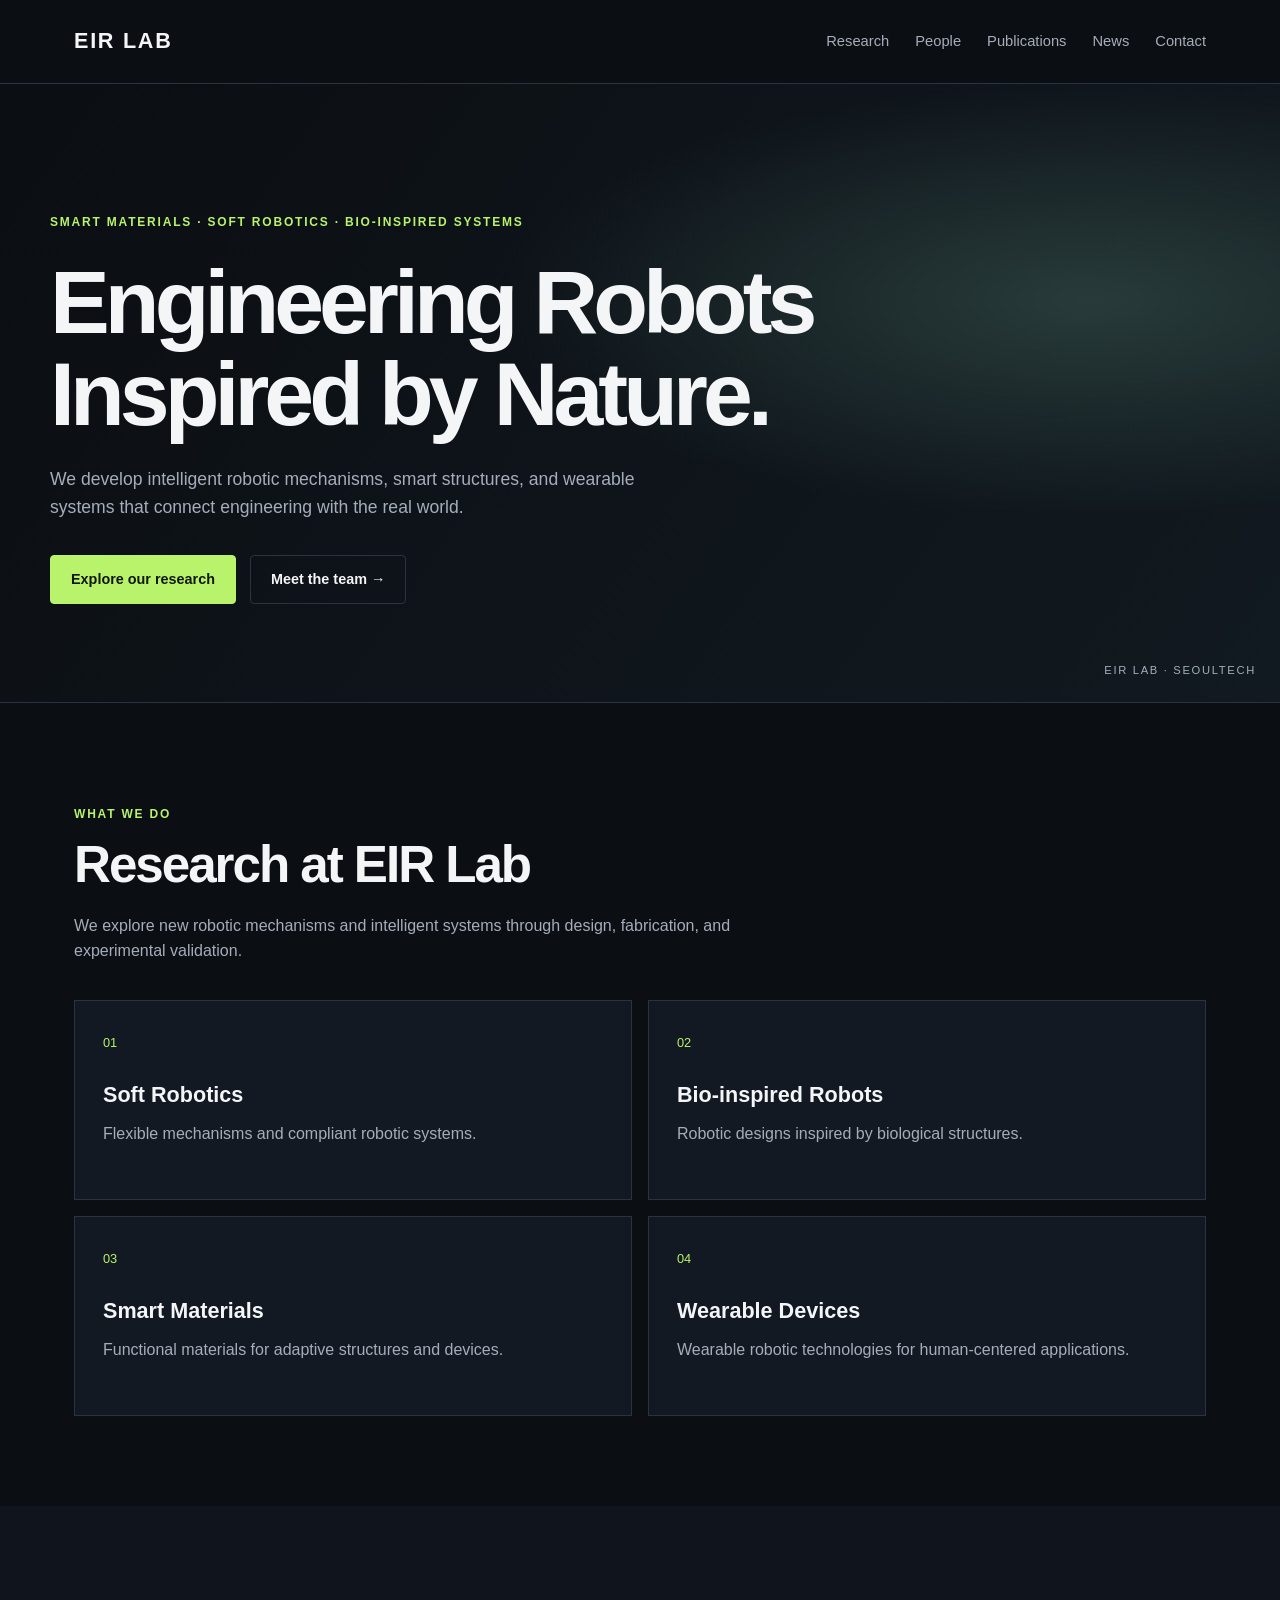
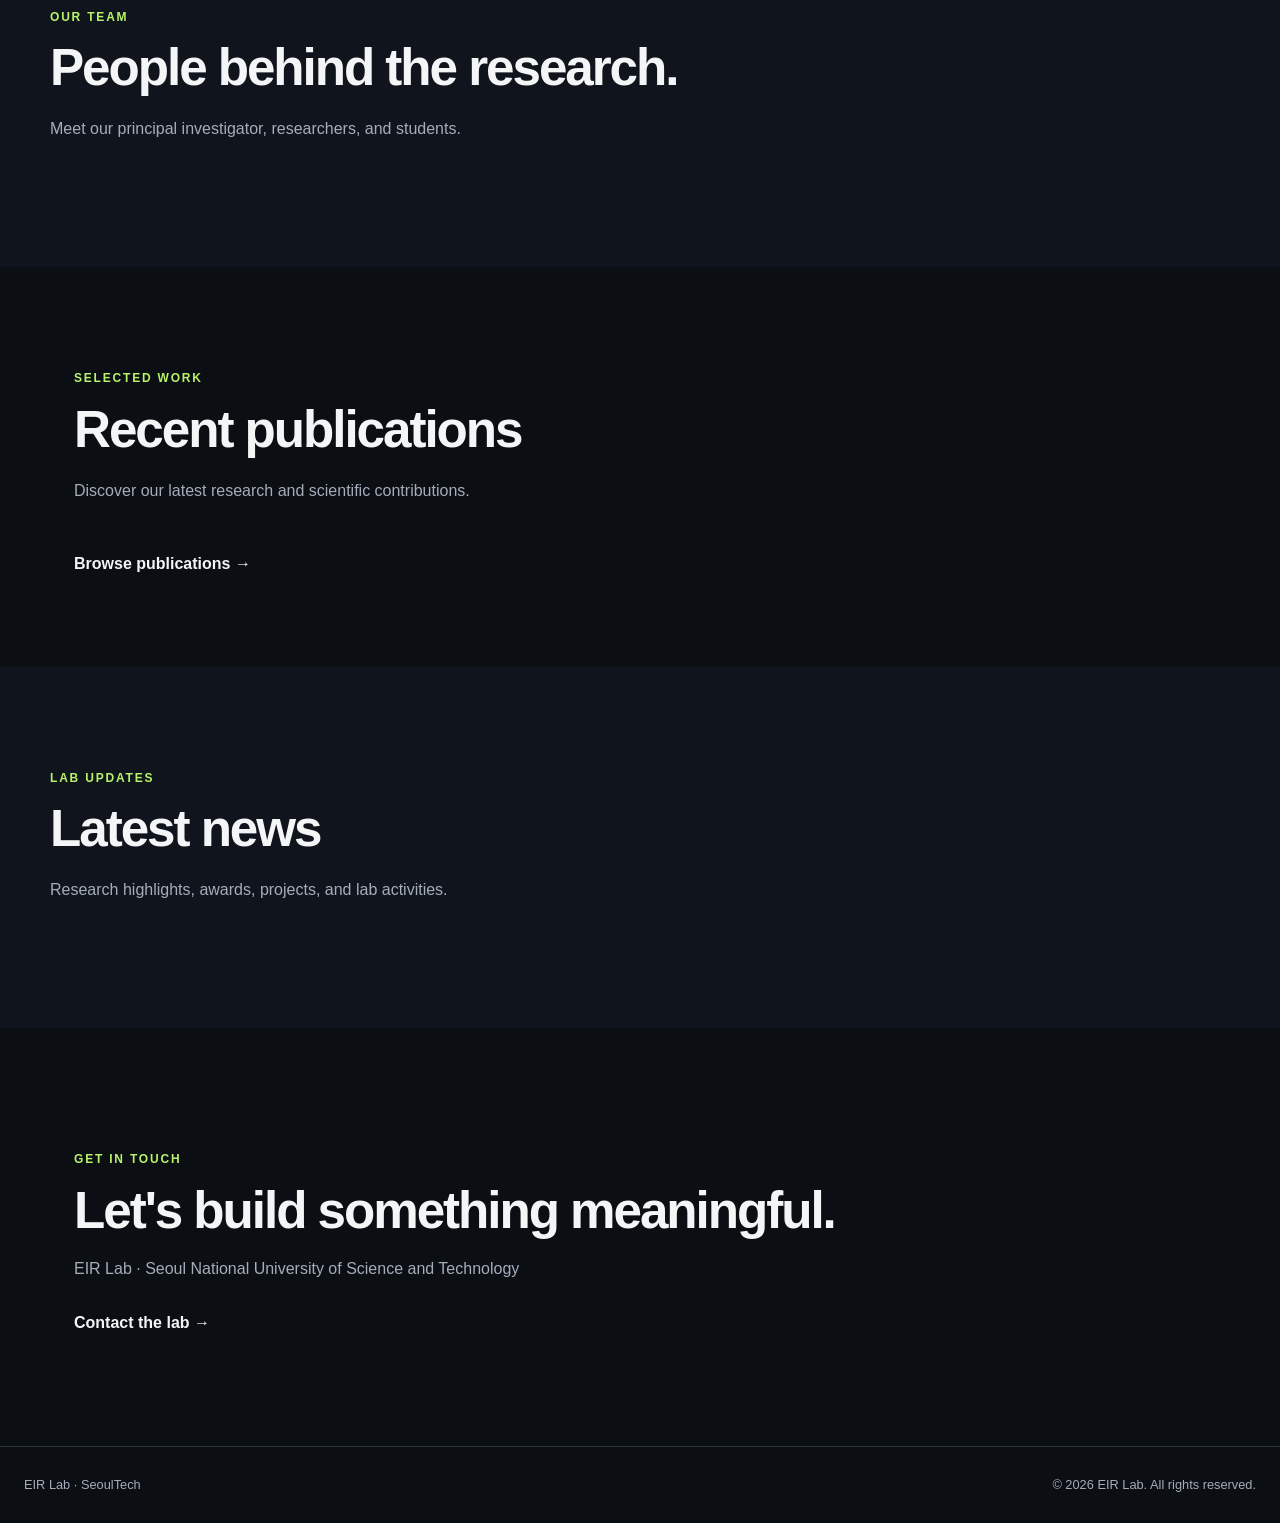
==== index.html @ 42122d0f "Create initial lab website" ====
<!DOCTYPE html>
<html lang="en">
<head>
  <meta charset="UTF-8">
  <meta name="viewport" content="width=device-width, initial-scale=1.0">
  <meta name="description" content="EIR Lab - Engineering intelligent and bio-inspired robotic systems.">
  <title>EIR Lab | SeoulTech</title>
  <link rel="stylesheet" href="style.css">
  <script src="script.js" defer></script>
</head>
<body>
  <header class="site-header">
    <a class="brand" href="#home">EIR LAB</a>

    <button class="menu-toggle"
      aria-label="Toggle navigation"
      aria-expanded="false">
      Menu ☰
    </button>

    <nav class="navigation" aria-label="Main navigation">
      <a href="#research">Research</a>
      <a href="#people">People</a>
      <a href="#publications">Publications</a>
      <a href="#news">News</a>
      <a href="#contact">Contact</a>
    </nav>
  </header>

  <main>
    <section class="hero" id="home">
      <div class="hero-content">
        <p class="eyebrow">
          SMART MATERIALS · SOFT ROBOTICS · BIO-INSPIRED SYSTEMS
        </p>

        <h1>Engineering Robots<br>Inspired by Nature.</h1>

        <p class="hero-description">
          We develop intelligent robotic mechanisms, smart structures,
          and wearable systems that connect engineering with the real world.
        </p>

        <div class="hero-actions">
          <a class="button button-primary" href="#research">
            Explore our research
          </a>
          <a class="button button-secondary" href="#people">
            Meet the team →
          </a>
        </div>
      </div>

      <div class="hero-caption">
        EIR LAB · SEOULTECH
      </div>
    </section>

    <section class="section" id="research">
      <p class="eyebrow">WHAT WE DO</p>
      <h2>Research at EIR Lab</h2>
      <p class="section-intro">
        We explore new robotic mechanisms and intelligent systems
        through design, fabrication, and experimental validation.
      </p>

      <div class="research-grid">
        <article class="research-card">
          <span class="card-number">01</span>
          <h3>Soft Robotics</h3>
          <p>Flexible mechanisms and compliant robotic systems.</p>
        </article>

        <article class="research-card">
          <span class="card-number">02</span>
          <h3>Bio-inspired Robots</h3>
          <p>Robotic designs inspired by biological structures.</p>
        </article>

        <article class="research-card">
          <span class="card-number">03</span>
          <h3>Smart Materials</h3>
          <p>Functional materials for adaptive structures and devices.</p>
        </article>

        <article class="research-card">
          <span class="card-number">04</span>
          <h3>Wearable Devices</h3>
          <p>Wearable robotic technologies for human-centered applications.</p>
        </article>
      </div>
    </section>

    <section class="section section-muted" id="people">
      <p class="eyebrow">OUR TEAM</p>
      <h2>People behind the research.</h2>
      <p class="section-intro">
        Meet our principal investigator, researchers, and students.
      </p>
    </section>

    <section class="section" id="publications">
      <p class="eyebrow">SELECTED WORK</p>
      <h2>Recent publications</h2>
      <p class="section-intro">
        Discover our latest research and scientific contributions.
      </p>
      <a class="text-link" href="publications.html">
        Browse publications →
      </a>
    </section>

    <section class="section section-muted" id="news">
      <p class="eyebrow">LAB UPDATES</p>
      <h2>Latest news</h2>
      <p class="section-intro">
        Research highlights, awards, projects, and lab activities.
      </p>
    </section>

    <section class="section contact-section" id="contact">
      <p class="eyebrow">GET IN TOUCH</p>
      <h2>Let's build something meaningful.</h2>
      <p>EIR Lab · Seoul National University of Science and Technology</p>
      <a class="text-link" href="mailto:your-email@seoultech.ac.kr">
        Contact the lab →
      </a>
    </section>
  </main>

  <footer class="site-footer">
    <span>EIR Lab · SeoulTech</span>
    <span>© 2026 EIR Lab. All rights reserved.</span>
  </footer>
</body>
</html>
---- style.css ----
:root {
  --background: #0b0e13;
  --surface: #131923;
  --text: #f4f5f7;
  --muted: #a5adba;
  --accent: #b8f36b;
  --border: #2b3340;
  --max-width: 1180px;
}

* {
  box-sizing: border-box;
}

html {
  scroll-behavior: smooth;
}

body {
  margin: 0;
  background: var(--background);
  color: var(--text);
  font-family: Arial, Helvetica, sans-serif;
  line-height: 1.6;
}

a {
  color: inherit;
  text-decoration: none;
}

.site-header {
  max-width: var(--max-width);
  margin: 0 auto;
  padding: 24px;
  display: flex;
  align-items: center;
  justify-content: space-between;
  gap: 24px;
}

.brand {
  font-size: 1.35rem;
  font-weight: 800;
  letter-spacing: 0.08em;
}

.navigation {
  display: flex;
  flex-wrap: wrap;
  gap: 26px;
  color: var(--muted);
  font-size: 0.92rem;
}

.navigation a:hover,
.text-link:hover {
  color: var(--accent);
}

.menu-toggle {
  display: none;
}

.hero {
  min-height: 620px;
  padding: 100px 24px 80px;
  display: flex;
  flex-direction: column;
  justify-content: center;
  position: relative;
  overflow: hidden;
  border-top: 1px solid var(--border);
  border-bottom: 1px solid var(--border);
  background:
    radial-gradient(ellipse at 85% 35%,
      #283b3a 0%, transparent 38%),
    linear-gradient(125deg, #0b0e13, #111a20);
}

.hero-content {
  width: 100%;
  max-width: var(--max-width);
  margin: 0 auto;
}

.eyebrow {
  color: var(--accent);
  font-size: 0.75rem;
  font-weight: 700;
  letter-spacing: 0.15em;
  text-transform: uppercase;
}

.hero h1 {
  max-width: 900px;
  margin: 24px 0;
  font-size: clamp(3rem, 7vw, 6.5rem);
  line-height: 1.03;
  letter-spacing: -0.055em;
}

.hero-description {
  max-width: 640px;
  color: var(--muted);
  font-size: 1.1rem;
}

.hero-actions {
  display: flex;
  flex-wrap: wrap;
  gap: 14px;
  margin-top: 34px;
}

.button {
  display: inline-block;
  padding: 12px 20px;
  border: 1px solid var(--border);
  border-radius: 4px;
  font-size: 0.9rem;
  font-weight: 700;
}

.button-primary {
  background: var(--accent);
  color: #11170b;
  border-color: var(--accent);
}

.button-secondary:hover {
  border-color: var(--accent);
}

.hero-caption {
  position: absolute;
  right: 24px;
  bottom: 22px;
  color: var(--muted);
  font-size: 0.7rem;
  letter-spacing: 0.15em;
}

.section {
  max-width: var(--max-width);
  margin: 0 auto;
  padding: 90px 24px;
}

.section h2 {
  margin: 10px 0;
  font-size: clamp(2rem, 4vw, 3.5rem);
  line-height: 1.15;
  letter-spacing: -0.04em;
}

.section-intro {
  max-width: 680px;
  margin: 18px 0 36px;
  color: var(--muted);
}

.research-grid {
  display: grid;
  grid-template-columns: repeat(2, minmax(0, 1fr));
  gap: 16px;
  margin-top: 36px;
}

.research-card {
  padding: 28px;
  min-height: 200px;
  border: 1px solid var(--border);
  background: var(--surface);
  transition: border-color 0.2s, transform 0.2s;
}

.research-card:hover {
  border-color: var(--accent);
  transform: translateY(-3px);
}

.card-number {
  color: var(--accent);
  font-size: 0.8rem;
}

.research-card h3 {
  margin: 24px 0 8px;
  font-size: 1.35rem;
}

.research-card p {
  margin: 0;
  color: var(--muted);
}

.section-muted {
  max-width: none;
  padding-left: max(24px, calc((100% - var(--max-width)) / 2));
  padding-right: max(24px, calc((100% - var(--max-width)) / 2));
  background: #10151d;
}

.text-link {
  display: inline-block;
  margin-top: 12px;
  font-weight: 700;
}

.contact-section {
  padding-top: 110px;
  padding-bottom: 110px;
}

.contact-section > p:not(.eyebrow) {
  color: var(--muted);
}

.site-footer {
  display: flex;
  justify-content: space-between;
  gap: 20px;
  padding: 28px 24px;
  border-top: 1px solid var(--border);
  color: var(--muted);
  font-size: 0.8rem;
}

@media (max-width: 700px) {
  .site-header {
    flex-wrap: wrap;
  }

  .menu-toggle {
    display: block;
    padding: 8px 12px;
    border: 1px solid var(--border);
    background: var(--surface);
    color: var(--text);
    cursor: pointer;
  }

  .navigation {
    display: none;
    flex-basis: 100%;
    flex-direction: column;
    gap: 12px;
    padding: 12px 0;
  }

  .navigation.is-open {
    display: flex;
  }

  .hero {
    min-height: 550px;
    padding-top: 70px;
  }

  .hero h1 {
    font-size: clamp(2.8rem, 12vw, 4.5rem);
  }

  .research-grid {
    grid-template-columns: 1fr;
  }

  .section {
    padding-top: 65px;
    padding-bottom: 65px;
  }

  .site-footer {
    flex-direction: column;
  }
}
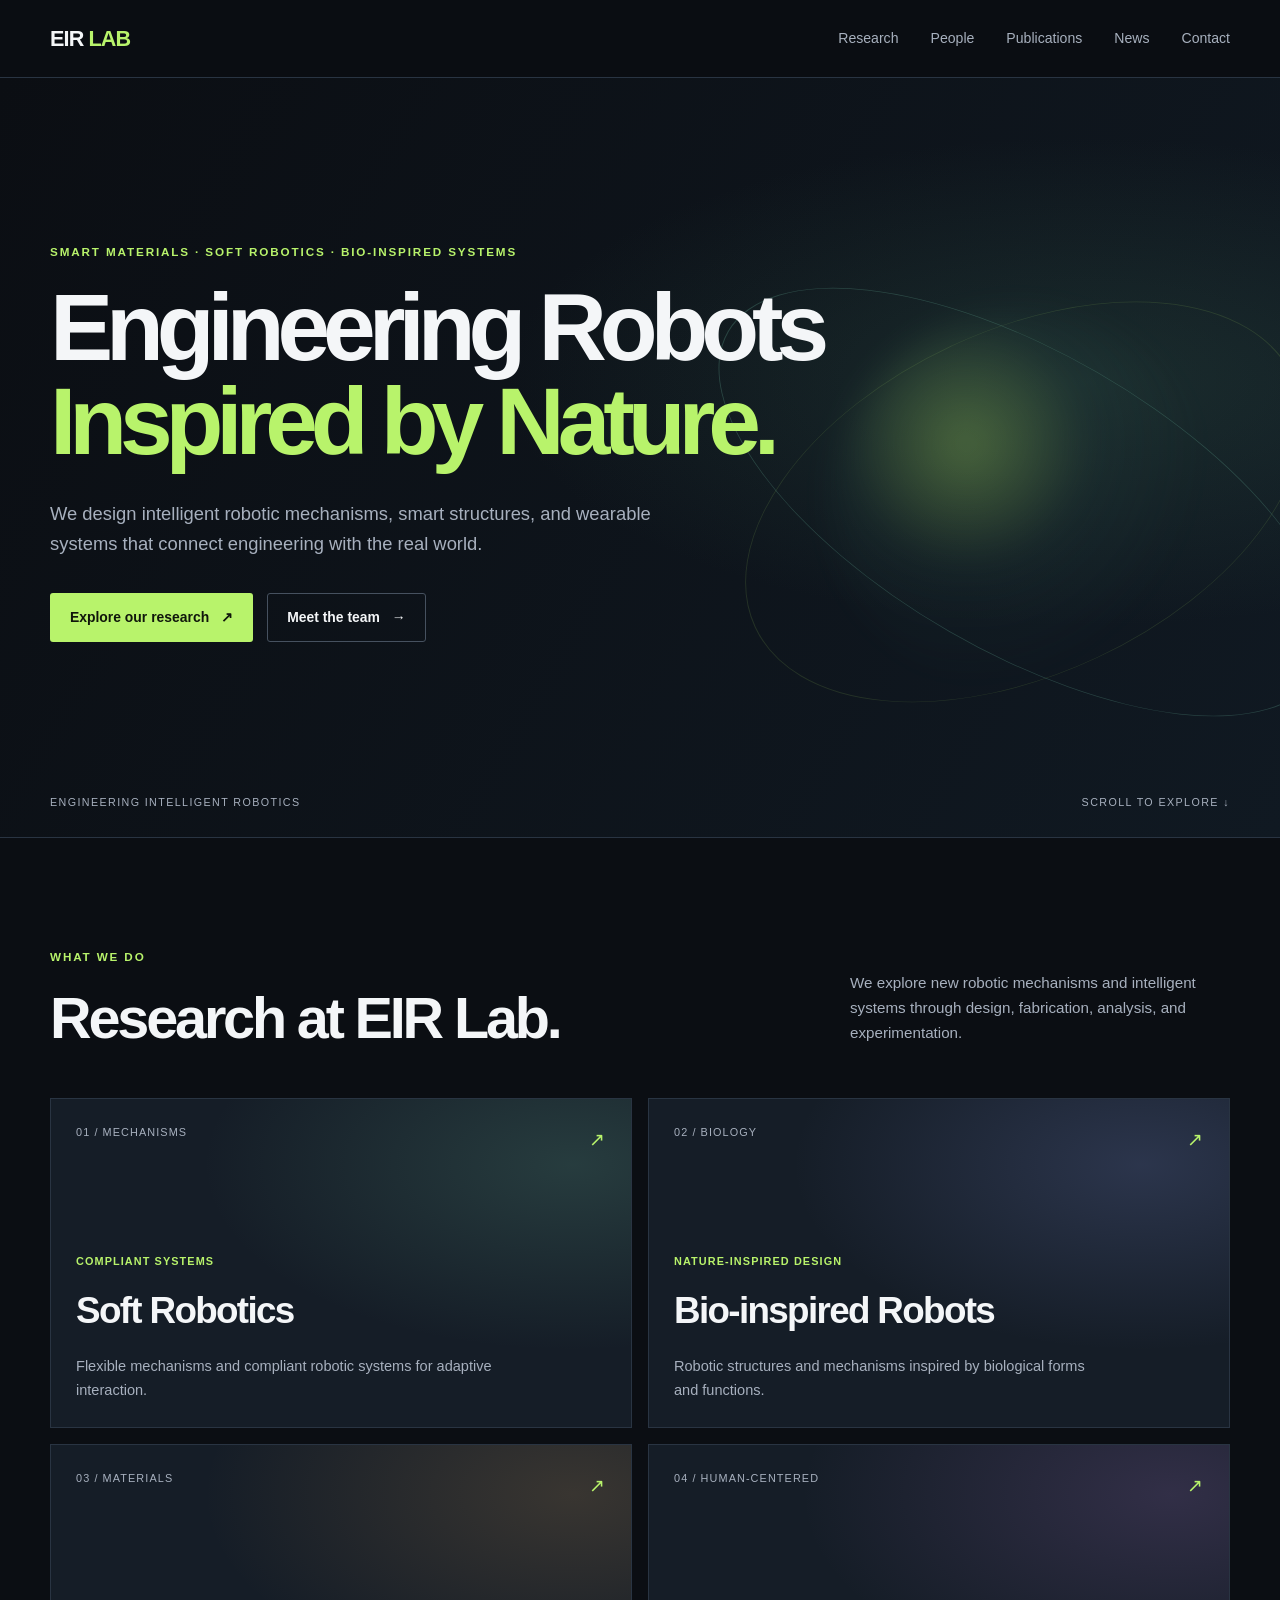
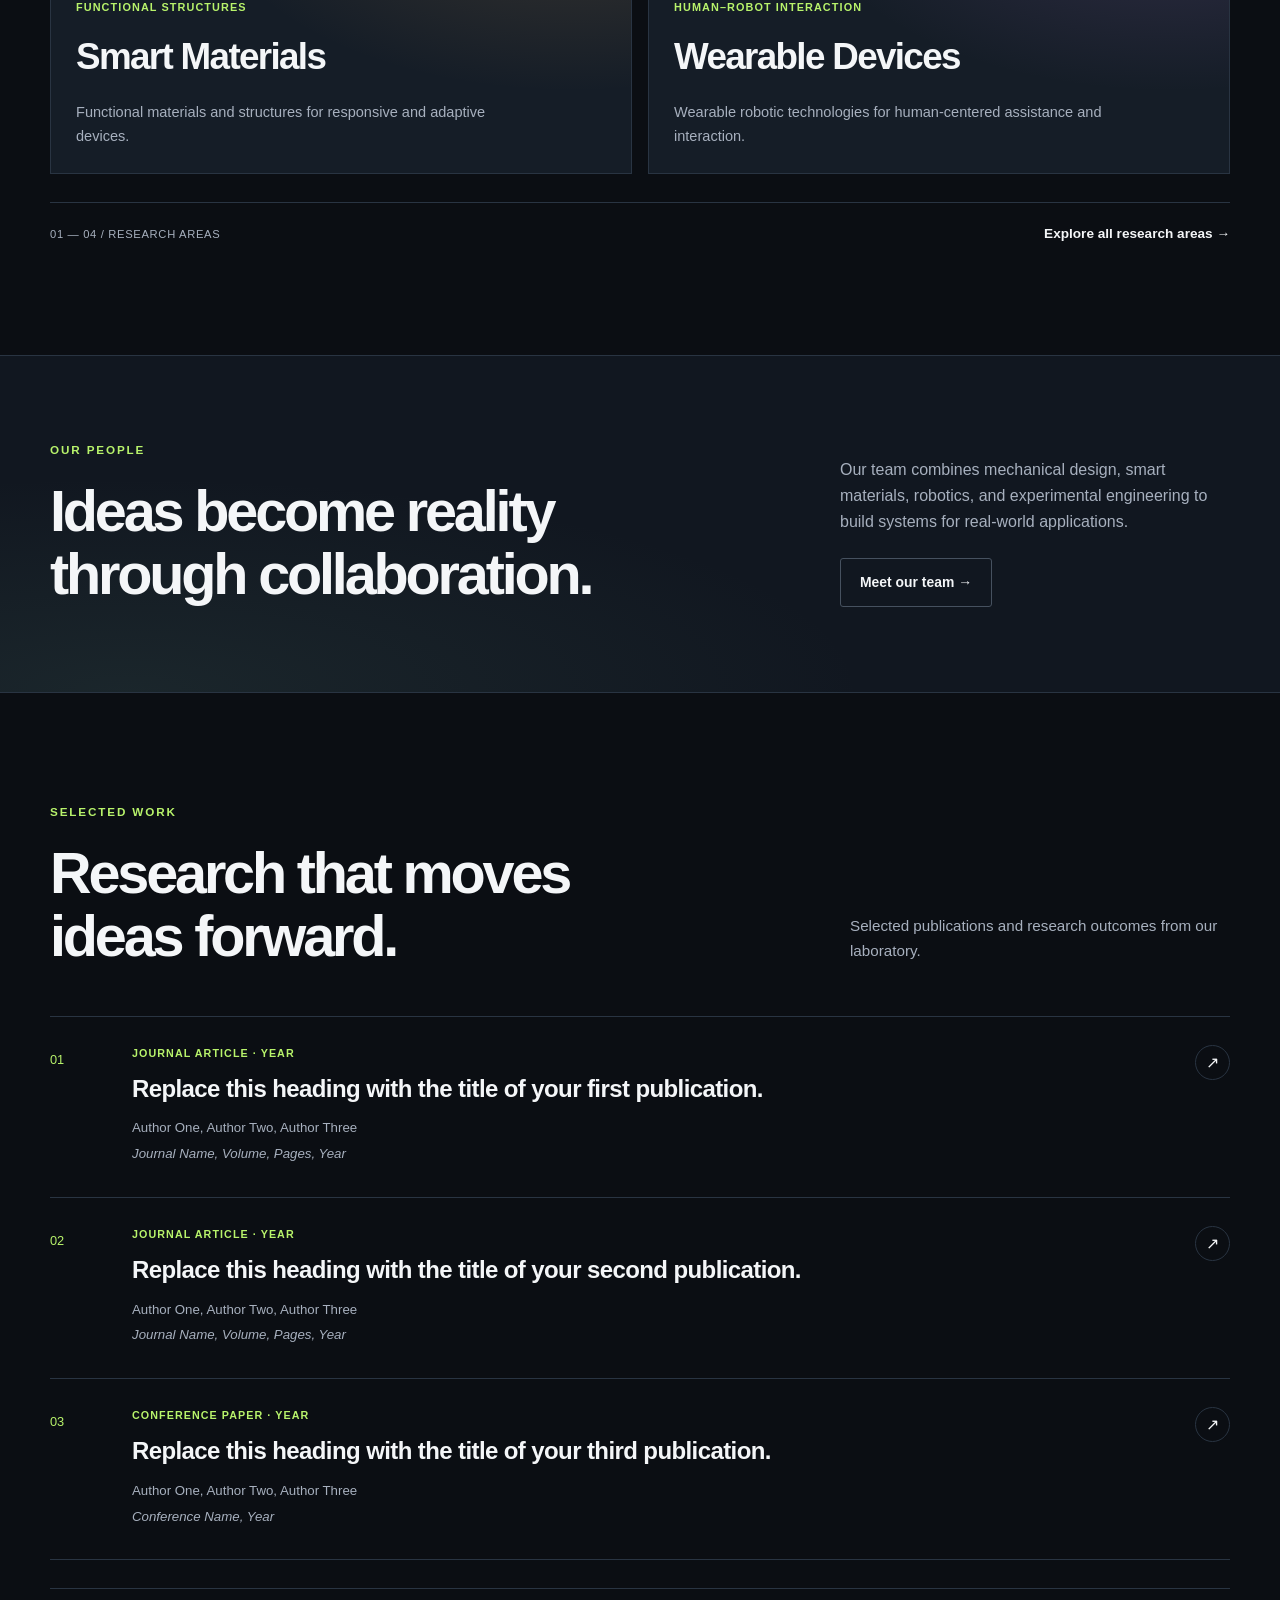
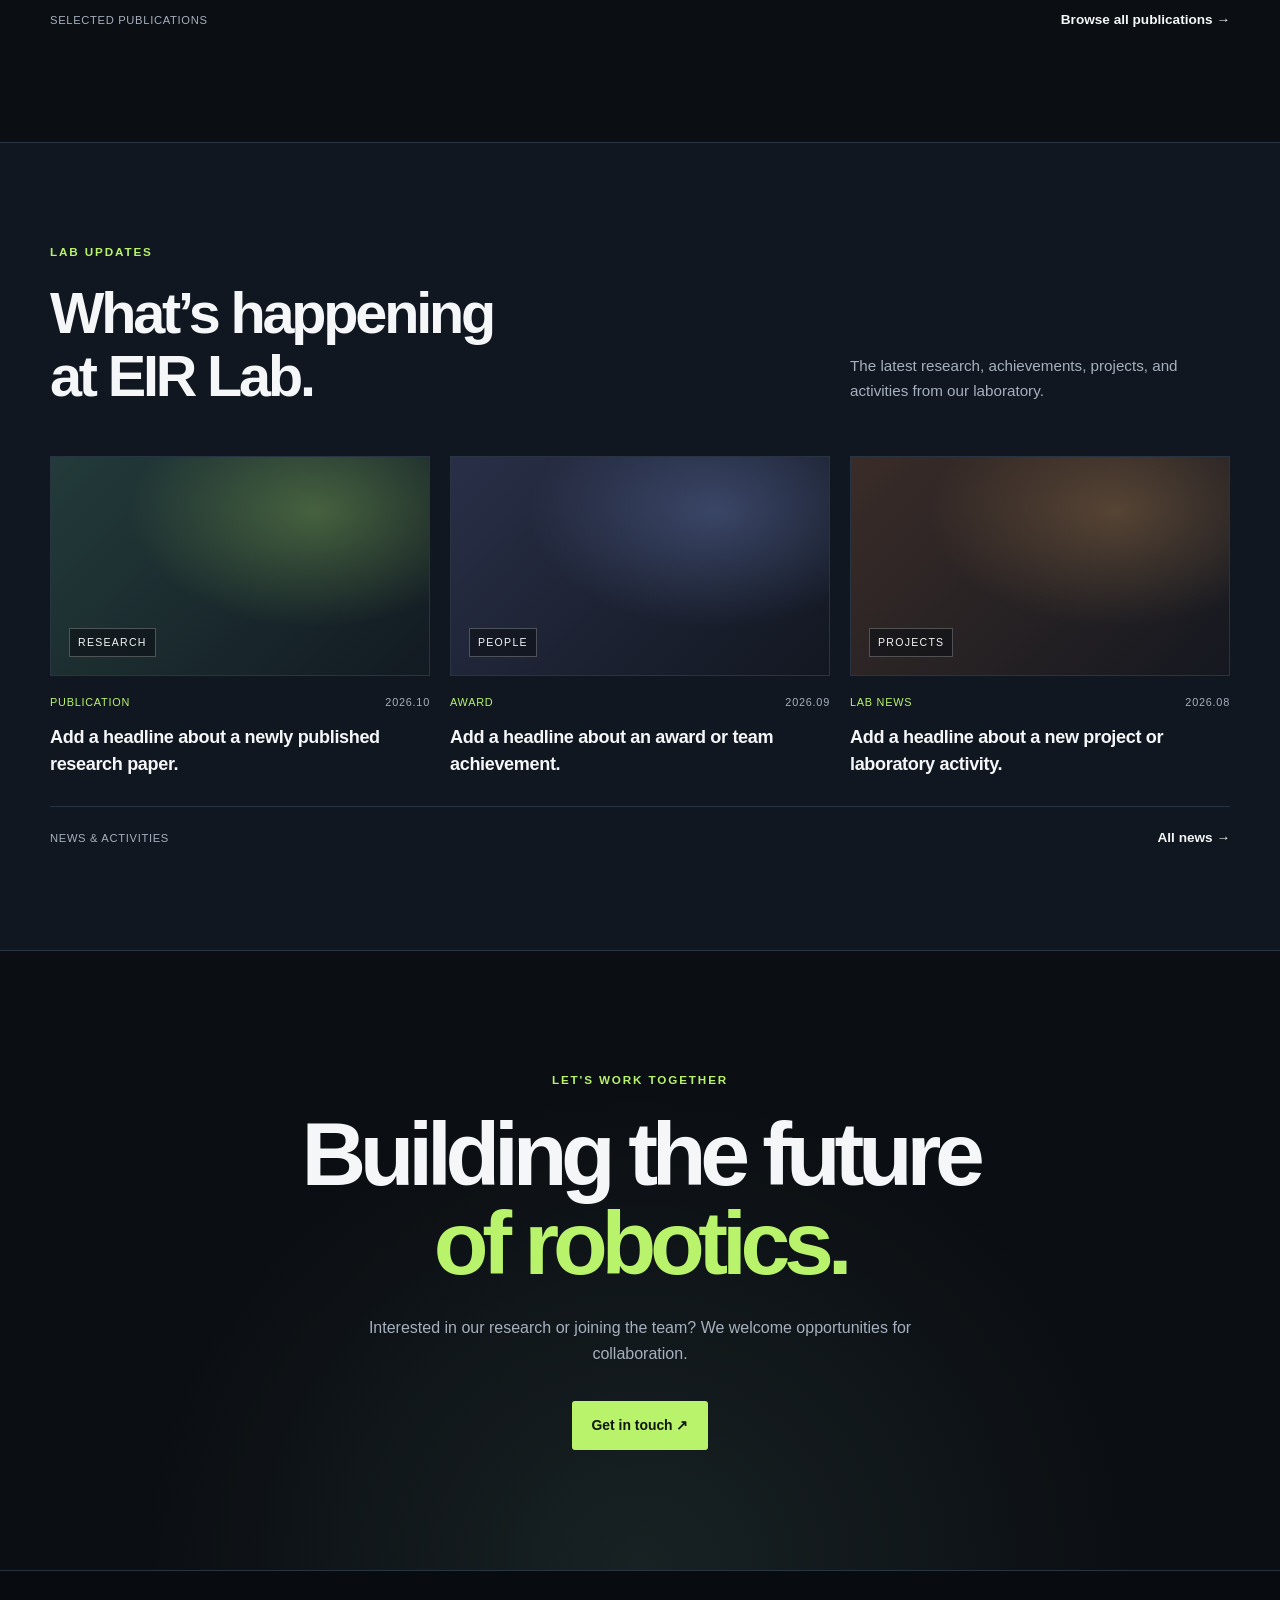
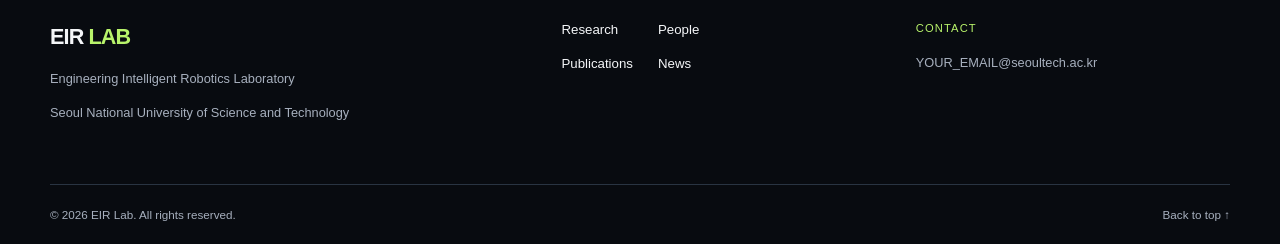
==== commit fee863bb: "Redesign homepage layout" ====
--- a/index.html
+++ b/index.html
@@ -4,22 +4,39 @@
 <head>
   <meta charset="UTF-8">
   <meta name="viewport" content="width=device-width, initial-scale=1.0">
-  <meta name="description" content="EIR Lab - Engineering intelligent and bio-inspired robotic systems.">
+
+  <meta
+    name="description"
+    content="EIR Lab at SeoulTech develops soft robots, bio-inspired robotic systems, smart structures, and wearable devices."
+  >
+
+  <meta name="theme-color" content="#0b0e13">
+
   <title>EIR Lab | SeoulTech</title>
+
   <link rel="stylesheet" href="style.css">
   <script src="script.js" defer></script>
 </head>
+
 <body>
+  <!-- Header -->
   <header class="site-header">
-    <a class="brand" href="#home">EIR LAB</a>
-
-    <button class="menu-toggle"
-      aria-label="Toggle navigation"
-      aria-expanded="false">
-      Menu ☰
+    <a class="brand" href="#home" aria-label="EIR Lab Home">
+      EIR<span>LAB</span>
+    </a>
+
+    <button
+      class="menu-toggle"
+      type="button"
+      aria-label="Open navigation menu"
+      aria-expanded="false"
+      aria-controls="main-navigation"
+    >
+      <span></span>
+      <span></span>
     </button>
 
-    <nav class="navigation" aria-label="Main navigation">
+    <nav class="navigation" id="main-navigation">
       <a href="#research">Research</a>
       <a href="#people">People</a>
       <a href="#publications">Publications</a>
@@ -29,109 +46,360 @@
   </header>
 
   <main>
+    <!-- 01. Hero -->
     <section class="hero" id="home">
-      <div class="hero-content">
+      <div class="hero-art" aria-hidden="true">
+        <div class="hero-orbit orbit-one"></div>
+        <div class="hero-orbit orbit-two"></div>
+        <div class="hero-core"></div>
+      </div>
+
+      <div class="hero-content container">
         <p class="eyebrow">
           SMART MATERIALS · SOFT ROBOTICS · BIO-INSPIRED SYSTEMS
         </p>
 
-        <h1>Engineering Robots<br>Inspired by Nature.</h1>
+        <h1>
+          Engineering Robots<br>
+          <span>Inspired by Nature.</span>
+        </h1>
 
         <p class="hero-description">
-          We develop intelligent robotic mechanisms, smart structures,
+          We design intelligent robotic mechanisms, smart structures,
           and wearable systems that connect engineering with the real world.
         </p>
 
         <div class="hero-actions">
           <a class="button button-primary" href="#research">
-            Explore our research
+            Explore our research <span>↗</span>
           </a>
-          <a class="button button-secondary" href="#people">
-            Meet the team →
+
+          <a class="button button-outline" href="#people">
+            Meet the team <span>→</span>
           </a>
         </div>
       </div>
 
-      <div class="hero-caption">
-        EIR LAB · SEOULTECH
-      </div>
-    </section>
-
-    <section class="section" id="research">
-      <p class="eyebrow">WHAT WE DO</p>
-      <h2>Research at EIR Lab</h2>
-      <p class="section-intro">
-        We explore new robotic mechanisms and intelligent systems
-        through design, fabrication, and experimental validation.
-      </p>
+      <div class="hero-bottom container">
+        <span>ENGINEERING INTELLIGENT ROBOTICS</span>
+        <a href="#research">SCROLL TO EXPLORE ↓</a>
+      </div>
+    </section>
+
+    <!-- 02. Research -->
+    <section class="section container" id="research">
+      <div class="section-heading">
+        <div>
+          <p class="eyebrow">WHAT WE DO</p>
+          <h2>Research at EIR Lab.</h2>
+        </div>
+
+        <p class="section-description">
+          We explore new robotic mechanisms and intelligent systems
+          through design, fabrication, analysis, and experimentation.
+        </p>
+      </div>
 
       <div class="research-grid">
-        <article class="research-card">
-          <span class="card-number">01</span>
-          <h3>Soft Robotics</h3>
-          <p>Flexible mechanisms and compliant robotic systems.</p>
+        <a class="research-card research-card-one" href="research.html#soft-robotics">
+          <div class="card-top">
+            <span>01 / MECHANISMS</span>
+            <span class="card-arrow">↗</span>
+          </div>
+          <div class="card-content">
+            <p class="card-label">COMPLIANT SYSTEMS</p>
+            <h3>Soft Robotics</h3>
+            <p>
+              Flexible mechanisms and compliant robotic systems
+              for adaptive interaction.
+            </p>
+          </div>
+        </a>
+
+        <a class="research-card research-card-two" href="research.html#bio-inspired">
+          <div class="card-top">
+            <span>02 / BIOLOGY</span>
+            <span class="card-arrow">↗</span>
+          </div>
+          <div class="card-content">
+            <p class="card-label">NATURE-INSPIRED DESIGN</p>
+            <h3>Bio-inspired Robots</h3>
+            <p>
+              Robotic structures and mechanisms inspired by
+              biological forms and functions.
+            </p>
+          </div>
+        </a>
+
+        <a class="research-card research-card-three" href="research.html#smart-materials">
+          <div class="card-top">
+            <span>03 / MATERIALS</span>
+            <span class="card-arrow">↗</span>
+          </div>
+          <div class="card-content">
+            <p class="card-label">FUNCTIONAL STRUCTURES</p>
+            <h3>Smart Materials</h3>
+            <p>
+              Functional materials and structures for
+              responsive and adaptive devices.
+            </p>
+          </div>
+        </a>
+
+        <a class="research-card research-card-four" href="research.html#wearables">
+          <div class="card-top">
+            <span>04 / HUMAN-CENTERED</span>
+            <span class="card-arrow">↗</span>
+          </div>
+          <div class="card-content">
+            <p class="card-label">HUMAN–ROBOT INTERACTION</p>
+            <h3>Wearable Devices</h3>
+            <p>
+              Wearable robotic technologies for human-centered
+              assistance and interaction.
+            </p>
+          </div>
+        </a>
+      </div>
+
+      <div class="section-footer">
+        <span>01 — 04 / RESEARCH AREAS</span>
+        <a class="text-link" href="research.html">
+          Explore all research areas →
+        </a>
+      </div>
+    </section>
+
+    <!-- 03. People -->
+    <section class="people-banner" id="people">
+      <div class="container people-inner">
+        <div>
+          <p class="eyebrow">OUR PEOPLE</p>
+          <h2>Ideas become reality<br>through collaboration.</h2>
+        </div>
+
+        <div class="people-copy">
+          <p>
+            Our team combines mechanical design, smart materials,
+            robotics, and experimental engineering to build
+            systems for real-world applications.
+          </p>
+
+          <a class="button button-outline" href="people.html">
+            Meet our team →
+          </a>
+        </div>
+      </div>
+    </section>
+
+    <!-- 04. Selected publications -->
+    <section class="section container" id="publications">
+      <div class="section-heading">
+        <div>
+          <p class="eyebrow">SELECTED WORK</p>
+          <h2>Research that moves<br>ideas forward.</h2>
+        </div>
+
+        <p class="section-description">
+          Selected publications and research outcomes
+          from our laboratory.
+        </p>
+      </div>
+
+      <div class="publication-list">
+        <article class="publication-item">
+          <div class="publication-index">01</div>
+
+          <div class="publication-content">
+            <p class="publication-type">JOURNAL ARTICLE · YEAR</p>
+            <h3>
+              Replace this heading with the title of your first publication.
+            </h3>
+            <p class="publication-authors">
+              Author One, Author Two, Author Three
+            </p>
+            <p class="publication-journal">
+              Journal Name, Volume, Pages, Year
+            </p>
+          </div>
+
+          <a
+            class="publication-link"
+            href="https://doi.org/"
+            aria-label="Open publication DOI"
+          >↗</a>
         </article>
 
-        <article class="research-card">
-          <span class="card-number">02</span>
-          <h3>Bio-inspired Robots</h3>
-          <p>Robotic designs inspired by biological structures.</p>
+        <article class="publication-item">
+          <div class="publication-index">02</div>
+
+          <div class="publication-content">
+            <p class="publication-type">JOURNAL ARTICLE · YEAR</p>
+            <h3>
+              Replace this heading with the title of your second publication.
+            </h3>
+            <p class="publication-authors">
+              Author One, Author Two, Author Three
+            </p>
+            <p class="publication-journal">
+              Journal Name, Volume, Pages, Year
+            </p>
+          </div>
+
+          <a
+            class="publication-link"
+            href="https://doi.org/"
+            aria-label="Open publication DOI"
+          >↗</a>
         </article>
 
-        <article class="research-card">
-          <span class="card-number">03</span>
-          <h3>Smart Materials</h3>
-          <p>Functional materials for adaptive structures and devices.</p>
+        <article class="publication-item">
+          <div class="publication-index">03</div>
+
+          <div class="publication-content">
+            <p class="publication-type">CONFERENCE PAPER · YEAR</p>
+            <h3>
+              Replace this heading with the title of your third publication.
+            </h3>
+            <p class="publication-authors">
+              Author One, Author Two, Author Three
+            </p>
+            <p class="publication-journal">
+              Conference Name, Year
+            </p>
+          </div>
+
+          <a
+            class="publication-link"
+            href="https://doi.org/"
+            aria-label="Open publication DOI"
+          >↗</a>
         </article>
-
-        <article class="research-card">
-          <span class="card-number">04</span>
-          <h3>Wearable Devices</h3>
-          <p>Wearable robotic technologies for human-centered applications.</p>
-        </article>
-      </div>
-    </section>
-
-    <section class="section section-muted" id="people">
-      <p class="eyebrow">OUR TEAM</p>
-      <h2>People behind the research.</h2>
-      <p class="section-intro">
-        Meet our principal investigator, researchers, and students.
-      </p>
-    </section>
-
-    <section class="section" id="publications">
-      <p class="eyebrow">SELECTED WORK</p>
-      <h2>Recent publications</h2>
-      <p class="section-intro">
-        Discover our latest research and scientific contributions.
-      </p>
-      <a class="text-link" href="publications.html">
-        Browse publications →
-      </a>
-    </section>
-
-    <section class="section section-muted" id="news">
-      <p class="eyebrow">LAB UPDATES</p>
-      <h2>Latest news</h2>
-      <p class="section-intro">
-        Research highlights, awards, projects, and lab activities.
-      </p>
-    </section>
-
-    <section class="section contact-section" id="contact">
-      <p class="eyebrow">GET IN TOUCH</p>
-      <h2>Let's build something meaningful.</h2>
-      <p>EIR Lab · Seoul National University of Science and Technology</p>
-      <a class="text-link" href="mailto:your-email@seoultech.ac.kr">
-        Contact the lab →
-      </a>
+      </div>
+
+      <div class="section-footer">
+        <span>SELECTED PUBLICATIONS</span>
+        <a class="text-link" href="publications.html">
+          Browse all publications →
+        </a>
+      </div>
+    </section>
+
+    <!-- 05. News -->
+    <section class="news-section" id="news">
+      <div class="container">
+        <div class="section-heading">
+          <div>
+            <p class="eyebrow">LAB UPDATES</p>
+            <h2>What’s happening<br>at EIR Lab.</h2>
+          </div>
+
+          <p class="section-description">
+            The latest research, achievements, projects,
+            and activities from our laboratory.
+          </p>
+        </div>
+
+        <div class="news-grid">
+          <article class="news-card">
+            <div class="news-visual news-visual-one">
+              <span>RESEARCH</span>
+            </div>
+            <div class="news-meta">
+              <span>PUBLICATION</span>
+              <time datetime="2026-10-01">2026.10</time>
+            </div>
+            <h3>
+              Add a headline about a newly published research paper.
+            </h3>
+          </article>
+
+          <article class="news-card">
+            <div class="news-visual news-visual-two">
+              <span>PEOPLE</span>
+            </div>
+            <div class="news-meta">
+              <span>AWARD</span>
+              <time datetime="2026-09-01">2026.09</time>
+            </div>
+            <h3>
+              Add a headline about an award or team achievement.
+            </h3>
+          </article>
+
+          <article class="news-card">
+            <div class="news-visual news-visual-three">
+              <span>PROJECTS</span>
+            </div>
+            <div class="news-meta">
+              <span>LAB NEWS</span>
+              <time datetime="2026-08-01">2026.08</time>
+            </div>
+            <h3>
+              Add a headline about a new project or laboratory activity.
+            </h3>
+          </article>
+        </div>
+
+        <div class="section-footer">
+          <span>NEWS & ACTIVITIES</span>
+          <a class="text-link" href="news.html">
+            All news →
+          </a>
+        </div>
+      </div>
+    </section>
+
+    <!-- 06. Contact -->
+    <section class="contact-section" id="contact">
+      <div class="container contact-inner">
+        <p class="eyebrow">LET'S WORK TOGETHER</p>
+
+        <h2>
+          Building the future<br>
+          <span>of robotics.</span>
+        </h2>
+
+        <p>
+          Interested in our research or joining the team?
+          We welcome opportunities for collaboration.
+        </p>
+
+        <a class="button button-primary" href="mailto:YOUR_EMAIL@seoultech.ac.kr">
+          Get in touch ↗
+        </a>
+      </div>
     </section>
   </main>
 
+  <!-- Footer -->
   <footer class="site-footer">
-    <span>EIR Lab · SeoulTech</span>
-    <span>© 2026 EIR Lab. All rights reserved.</span>
+    <div class="container footer-main">
+      <div class="footer-brand">
+        <a class="brand" href="#home">EIR<span>LAB</span></a>
+        <p>Engineering Intelligent Robotics Laboratory</p>
+        <p>Seoul National University of Science and Technology</p>
+      </div>
+
+      <div class="footer-links">
+        <a href="research.html">Research</a>
+        <a href="people.html">People</a>
+        <a href="publications.html">Publications</a>
+        <a href="news.html">News</a>
+      </div>
+
+      <div class="footer-contact">
+        <p class="footer-label">CONTACT</p>
+        <a href="mailto:YOUR_EMAIL@seoultech.ac.kr">
+          YOUR_EMAIL@seoultech.ac.kr
+        </a>
+      </div>
+    </div>
+
+    <div class="container footer-bottom">
+      <span>© 2026 EIR Lab. All rights reserved.</span>
+      <a href="#home">Back to top ↑</a>
+    </div>
   </footer>
 </body>
 </html>
--- a/style.css
+++ b/style.css
@@ -1,11 +1,16 @@
+
+/* ========================================
+   1. Global styles
+======================================== */
 
 :root {
-  --background: #0b0e13;
-  --surface: #131923;
-  --text: #f4f5f7;
-  --muted: #a5adba;
+  --bg: #0b0e13;
+  --bg-soft: #111720;
+  --card: #151d27;
+  --text: #f4f6f8;
+  --muted: #a7b0be;
   --accent: #b8f36b;
-  --border: #2b3340;
+  --border: #293442;
   --max-width: 1180px;
 }
 
@@ -15,14 +20,21 @@
 
 html {
   scroll-behavior: smooth;
+  scroll-padding-top: 90px;
 }
 
 body {
   margin: 0;
-  background: var(--background);
+  background: var(--bg);
   color: var(--text);
   font-family: Arial, Helvetica, sans-serif;
-  line-height: 1.6;
+  line-height: 1.65;
+}
+
+body,
+button,
+a {
+  -webkit-tap-highlight-color: transparent;
 }
 
 a {
@@ -30,32 +42,100 @@
   text-decoration: none;
 }
 
+button {
+  font: inherit;
+}
+
+button,
+a {
+  touch-action: manipulation;
+}
+
+.container {
+  width: min(var(--max-width), calc(100% - 48px));
+  margin-inline: auto;
+}
+
+.eyebrow {
+  margin: 0 0 20px;
+  color: var(--accent);
+  font-size: 0.73rem;
+  font-weight: 700;
+  letter-spacing: 0.16em;
+  line-height: 1.6;
+}
+
+h1,
+h2,
+h3,
+p {
+  overflow-wrap: break-word;
+}
+
+h1,
+h2,
+h3 {
+  margin-top: 0;
+}
+
+h2 {
+  margin-bottom: 0;
+  font-size: clamp(2.2rem, 4.5vw, 4rem);
+  line-height: 1.1;
+  letter-spacing: -0.055em;
+}
+
+.section {
+  padding-block: 110px;
+}
+
+/* ========================================
+   2. Header and navigation
+======================================== */
+
 .site-header {
-  max-width: var(--max-width);
-  margin: 0 auto;
-  padding: 24px;
+  position: sticky;
+  top: 0;
+  z-index: 100;
   display: flex;
   align-items: center;
   justify-content: space-between;
-  gap: 24px;
+  gap: 32px;
+  padding: 0 max(24px, calc((100% - var(--max-width)) / 2));
+  min-height: 78px;
+  background: rgba(11, 14, 19, 0.94);
+  border-bottom: 1px solid var(--border);
+  backdrop-filter: blur(16px);
 }
 
 .brand {
+  display: inline-flex;
+  gap: 5px;
+  align-items: center;
+  white-space: nowrap;
   font-size: 1.35rem;
-  font-weight: 800;
-  letter-spacing: 0.08em;
+  font-weight: 900;
+  letter-spacing: -0.04em;
+}
+
+.brand span {
+  color: var(--accent);
 }
 
 .navigation {
   display: flex;
-  flex-wrap: wrap;
-  gap: 26px;
-  color: var(--muted);
-  font-size: 0.92rem;
+  align-items: center;
+  gap: clamp(16px, 2.5vw, 32px);
+}
+
+.navigation a {
+  color: var(--muted);
+  font-size: 0.88rem;
+  transition: color 0.2s;
 }
 
 .navigation a:hover,
-.text-link:hover {
+.navigation a:focus-visible {
   color: var(--accent);
 }
 
@@ -63,48 +143,53 @@
   display: none;
 }
 
+/* ========================================
+   3. Hero section
+======================================== */
+
 .hero {
-  min-height: 620px;
-  padding: 100px 24px 80px;
+  position: relative;
   display: flex;
   flex-direction: column;
   justify-content: center;
+  min-height: min(760px, calc(100svh - 78px));
+  overflow: hidden;
+  isolation: isolate;
+  border-bottom: 1px solid var(--border);
+  background:
+    radial-gradient(
+      ellipse at 85% 40%,
+      rgba(56, 100, 83, 0.28),
+      transparent 38%
+    ),
+    linear-gradient(120deg, #0b0e13, #101922);
+}
+
+.hero-content {
   position: relative;
-  overflow: hidden;
-  border-top: 1px solid var(--border);
-  border-bottom: 1px solid var(--border);
-  background:
-    radial-gradient(ellipse at 85% 35%,
-      #283b3a 0%, transparent 38%),
-    linear-gradient(125deg, #0b0e13, #111a20);
-}
-
-.hero-content {
-  width: 100%;
-  max-width: var(--max-width);
-  margin: 0 auto;
-}
-
-.eyebrow {
-  color: var(--accent);
-  font-size: 0.75rem;
-  font-weight: 700;
-  letter-spacing: 0.15em;
-  text-transform: uppercase;
+  z-index: 2;
+  padding-top: 100px;
+  padding-bottom: 130px;
 }
 
 .hero h1 {
-  max-width: 900px;
-  margin: 24px 0;
-  font-size: clamp(3rem, 7vw, 6.5rem);
-  line-height: 1.03;
-  letter-spacing: -0.055em;
+  max-width: 1000px;
+  margin: 0;
+  font-size: clamp(3.2rem, 7.4vw, 7rem);
+  font-weight: 750;
+  line-height: 0.99;
+  letter-spacing: -0.075em;
+}
+
+.hero h1 span {
+  color: var(--accent);
 }
 
 .hero-description {
-  max-width: 640px;
-  color: var(--muted);
-  font-size: 1.1rem;
+  max-width: 610px;
+  margin: 30px 0 0;
+  color: var(--muted);
+  font-size: clamp(1rem, 1.5vw, 1.15rem);
 }
 
 .hero-actions {
@@ -115,164 +200,770 @@
 }
 
 .button {
-  display: inline-block;
-  padding: 12px 20px;
-  border: 1px solid var(--border);
-  border-radius: 4px;
-  font-size: 0.9rem;
+  display: inline-flex;
+  align-items: center;
+  justify-content: center;
+  gap: 12px;
+  min-height: 48px;
+  padding: 12px 19px;
+  border: 1px solid transparent;
+  border-radius: 3px;
+  font-size: 0.87rem;
   font-weight: 700;
+  transition:
+    transform 0.2s,
+    background 0.2s,
+    border-color 0.2s;
+}
+
+.button:hover {
+  transform: translateY(-2px);
 }
 
 .button-primary {
+  color: #10160b;
   background: var(--accent);
-  color: #11170b;
+}
+
+.button-primary:hover {
+  background: #cdfb91;
+}
+
+.button-outline {
+  color: var(--text);
+  background: transparent;
+  border-color: #46515f;
+}
+
+.button-outline:hover {
   border-color: var(--accent);
 }
 
-.button-secondary:hover {
-  border-color: var(--accent);
-}
-
-.hero-caption {
+.hero-bottom {
   position: absolute;
-  right: 24px;
-  bottom: 22px;
-  color: var(--muted);
-  font-size: 0.7rem;
-  letter-spacing: 0.15em;
-}
-
-.section {
-  max-width: var(--max-width);
-  margin: 0 auto;
-  padding: 90px 24px;
-}
-
-.section h2 {
-  margin: 10px 0;
-  font-size: clamp(2rem, 4vw, 3.5rem);
-  line-height: 1.15;
-  letter-spacing: -0.04em;
-}
-
-.section-intro {
+  z-index: 2;
+  right: 0;
+  bottom: 25px;
+  left: 0;
+  display: flex;
+  justify-content: space-between;
+  gap: 20px;
+  color: var(--muted);
+  font-size: 0.67rem;
+  letter-spacing: 0.13em;
+}
+
+.hero-bottom a:hover {
+  color: var(--accent);
+}
+
+/* Decorative hero artwork */
+
+.hero-art {
+  position: absolute;
+  z-index: 1;
+  top: 7%;
+  right: -9%;
+  width: min(58vw, 780px);
+  aspect-ratio: 1;
+  pointer-events: none;
+  opacity: 0.8;
+}
+
+.hero-orbit {
+  position: absolute;
+  inset: 10%;
+  border: 1px solid rgba(184, 243, 107, 0.16);
+  border-radius: 50%;
+  transform: rotate(-25deg) scaleY(0.58);
+}
+
+.orbit-two {
+  inset: 19% 4%;
+  border-color: rgba(118, 199, 173, 0.3);
+  transform: rotate(30deg) scaleY(0.65);
+}
+
+.hero-core {
+  position: absolute;
+  inset: 24%;
+  border-radius: 50%;
+  background:
+    radial-gradient(
+      circle at 35% 35%,
+      rgba(184, 243, 107, 0.4),
+      rgba(61, 111, 99, 0.12) 35%,
+      transparent 68%
+    );
+  filter: blur(16px);
+}
+
+/* ========================================
+   4. Section headings
+======================================== */
+
+.section-heading {
+  display: flex;
+  align-items: end;
+  justify-content: space-between;
+  gap: 40px;
+  margin-bottom: 48px;
+}
+
+.section-heading h2 {
   max-width: 680px;
-  margin: 18px 0 36px;
-  color: var(--muted);
-}
+}
+
+.section-description {
+  max-width: 380px;
+  margin: 0 0 5px;
+  color: var(--muted);
+  font-size: 0.95rem;
+}
+
+/* ========================================
+   5. Research cards
+======================================== */
 
 .research-grid {
   display: grid;
   grid-template-columns: repeat(2, minmax(0, 1fr));
   gap: 16px;
-  margin-top: 36px;
 }
 
 .research-card {
-  padding: 28px;
-  min-height: 200px;
+  position: relative;
+  display: flex;
+  flex-direction: column;
+  justify-content: space-between;
+  min-height: 330px;
+  padding: 25px;
+  overflow: hidden;
   border: 1px solid var(--border);
-  background: var(--surface);
-  transition: border-color 0.2s, transform 0.2s;
+  background-color: var(--card);
+  transition:
+    border-color 0.25s,
+    transform 0.25s;
+}
+
+.research-card::before {
+  position: absolute;
+  inset: 0;
+  content: "";
+  pointer-events: none;
+  opacity: 0.85;
+  transition: opacity 0.25s;
 }
 
 .research-card:hover {
+  transform: translateY(-4px);
   border-color: var(--accent);
-  transform: translateY(-3px);
-}
-
-.card-number {
-  color: var(--accent);
-  font-size: 0.8rem;
-}
-
-.research-card h3 {
-  margin: 24px 0 8px;
-  font-size: 1.35rem;
-}
-
-.research-card p {
+}
+
+.research-card:hover::before {
+  opacity: 1;
+}
+
+.research-card-one::before {
+  background:
+    radial-gradient(
+      ellipse at 90% 20%,
+      rgba(90, 150, 130, 0.3),
+      transparent 50%
+    );
+}
+
+.research-card-two::before {
+  background:
+    radial-gradient(
+      ellipse at 85% 20%,
+      rgba(109, 123, 184, 0.3),
+      transparent 50%
+    );
+}
+
+.research-card-three::before {
+  background:
+    radial-gradient(
+      ellipse at 90% 15%,
+      rgba(196, 148, 87, 0.24),
+      transparent 50%
+    );
+}
+
+.research-card-four::before {
+  background:
+    radial-gradient(
+      ellipse at 90% 15%,
+      rgba(146, 106, 178, 0.27),
+      transparent 50%
+    );
+}
+
+.card-top,
+.card-content {
+  position: relative;
+  z-index: 1;
+}
+
+.card-top {
+  display: flex;
+  justify-content: space-between;
+  gap: 12px;
+  color: var(--muted);
+  font-size: 0.68rem;
+  letter-spacing: 0.1em;
+}
+
+.card-arrow {
+  color: var(--accent);
+  font-size: 1.2rem;
+}
+
+.card-label {
+  margin: 0 0 10px;
+  color: var(--accent);
+  font-size: 0.68rem;
+  font-weight: 700;
+  letter-spacing: 0.1em;
+}
+
+.card-content h3 {
+  margin: 0 0 12px;
+  font-size: clamp(1.6rem, 3vw, 2.3rem);
+  letter-spacing: -0.045em;
+}
+
+.card-content > p:last-child {
+  max-width: 430px;
   margin: 0;
   color: var(--muted);
-}
-
-.section-muted {
-  max-width: none;
-  padding-left: max(24px, calc((100% - var(--max-width)) / 2));
-  padding-right: max(24px, calc((100% - var(--max-width)) / 2));
-  background: #10151d;
-}
-
-.text-link {
-  display: inline-block;
-  margin-top: 12px;
-  font-weight: 700;
-}
-
-.contact-section {
-  padding-top: 110px;
-  padding-bottom: 110px;
-}
-
-.contact-section > p:not(.eyebrow) {
-  color: var(--muted);
-}
-
-.site-footer {
-  display: flex;
+  font-size: 0.91rem;
+}
+
+.section-footer {
+  display: flex;
+  align-items: center;
   justify-content: space-between;
   gap: 20px;
-  padding: 28px 24px;
+  margin-top: 28px;
+  padding-top: 20px;
   border-top: 1px solid var(--border);
   color: var(--muted);
+  font-size: 0.7rem;
+  letter-spacing: 0.06em;
+}
+
+.text-link {
+  color: var(--text);
+  font-size: 0.85rem;
+  font-weight: 700;
+  letter-spacing: 0;
+}
+
+.text-link:hover {
+  color: var(--accent);
+}
+
+/* ========================================
+   6. People banner
+======================================== */
+
+.people-banner {
+  padding-block: 85px;
+  background:
+    radial-gradient(
+      ellipse at 10% 100%,
+      rgba(74, 112, 100, 0.17),
+      transparent 45%
+    ),
+    var(--bg-soft);
+  border-block: 1px solid var(--border);
+}
+
+.people-inner {
+  display: flex;
+  align-items: end;
+  justify-content: space-between;
+  gap: 60px;
+}
+
+.people-inner h2 {
+  max-width: 700px;
+}
+
+.people-copy {
+  max-width: 390px;
+}
+
+.people-copy p {
+  margin: 0 0 22px;
+  color: var(--muted);
+}
+
+/* ========================================
+   7. Publications
+======================================== */
+
+.publication-list {
+  border-top: 1px solid var(--border);
+}
+
+.publication-item {
+  display: grid;
+  grid-template-columns: 58px minmax(0, 1fr) 35px;
+  gap: 24px;
+  align-items: start;
+  padding-block: 28px;
+  border-bottom: 1px solid var(--border);
+}
+
+.publication-index {
+  padding-top: 4px;
+  color: var(--accent);
   font-size: 0.8rem;
 }
 
-@media (max-width: 700px) {
+.publication-type {
+  margin: 0 0 9px;
+  color: var(--accent);
+  font-size: 0.67rem;
+  font-weight: 700;
+  letter-spacing: 0.1em;
+}
+
+.publication-content h3 {
+  max-width: 800px;
+  margin: 0 0 12px;
+  font-size: clamp(1.1rem, 2vw, 1.5rem);
+  line-height: 1.4;
+  letter-spacing: -0.025em;
+}
+
+.publication-authors,
+.publication-journal {
+  margin: 4px 0;
+  color: var(--muted);
+  font-size: 0.83rem;
+}
+
+.publication-journal {
+  font-style: italic;
+}
+
+.publication-link {
+  display: grid;
+  width: 35px;
+  height: 35px;
+  place-items: center;
+  border: 1px solid var(--border);
+  border-radius: 50%;
+  transition:
+    color 0.2s,
+    border-color 0.2s;
+}
+
+.publication-link:hover {
+  color: var(--accent);
+  border-color: var(--accent);
+}
+
+/* ========================================
+   8. News
+======================================== */
+
+.news-section {
+  padding-block: 100px;
+  background: var(--bg-soft);
+  border-block: 1px solid var(--border);
+}
+
+.news-grid {
+  display: grid;
+  grid-template-columns: repeat(3, minmax(0, 1fr));
+  gap: 20px;
+}
+
+.news-card {
+  min-width: 0;
+}
+
+.news-visual {
+  display: flex;
+  align-items: end;
+  min-height: 220px;
+  padding: 18px;
+  overflow: hidden;
+  border: 1px solid var(--border);
+  background-color: var(--card);
+  transition: filter 0.25s;
+}
+
+.news-card:hover .news-visual {
+  filter: brightness(1.2);
+}
+
+.news-visual span {
+  padding: 5px 8px;
+  border: 1px solid rgba(255, 255, 255, 0.25);
+  background: rgba(10, 14, 19, 0.55);
+  font-size: 0.66rem;
+  letter-spacing: 0.12em;
+}
+
+.news-visual-one {
+  background:
+    radial-gradient(
+      ellipse at 70% 25%,
+      rgba(184, 243, 107, 0.28),
+      transparent 50%
+    ),
+    linear-gradient(135deg, #233b3a, #121a22);
+}
+
+.news-visual-two {
+  background:
+    radial-gradient(
+      ellipse at 70% 25%,
+      rgba(121, 145, 213, 0.32),
+      transparent 50%
+    ),
+    linear-gradient(135deg, #292f47, #121721);
+}
+
+.news-visual-three {
+  background:
+    radial-gradient(
+      ellipse at 70% 25%,
+      rgba(210, 157, 93, 0.28),
+      transparent 50%
+    ),
+    linear-gradient(135deg, #3a2c28, #151820);
+}
+
+.news-meta {
+  display: flex;
+  justify-content: space-between;
+  gap: 12px;
+  margin-top: 18px;
+  color: var(--muted);
+  font-size: 0.68rem;
+  letter-spacing: 0.07em;
+}
+
+.news-meta span {
+  color: var(--accent);
+}
+
+.news-card h3 {
+  margin: 12px 0 0;
+  font-size: 1.13rem;
+  line-height: 1.5;
+  letter-spacing: -0.02em;
+}
+
+/* ========================================
+   9. Contact
+======================================== */
+
+.contact-section {
+  padding-block: 120px;
+  text-align: center;
+  background:
+    radial-gradient(
+      ellipse at 50% 100%,
+      rgba(74, 112, 100, 0.2),
+      transparent 55%
+    ),
+    var(--bg);
+}
+
+.contact-inner h2 {
+  font-size: clamp(3rem, 7vw, 6rem);
+  line-height: 1;
+  letter-spacing: -0.07em;
+}
+
+.contact-inner h2 span {
+  color: var(--accent);
+}
+
+.contact-inner > p:not(.eyebrow) {
+  max-width: 550px;
+  margin: 26px auto;
+  color: var(--muted);
+}
+
+.contact-inner .button {
+  margin-top: 8px;
+}
+
+/* ========================================
+   10. Footer
+======================================== */
+
+.site-footer {
+  border-top: 1px solid var(--border);
+  background: #080b10;
+}
+
+.footer-main {
+  display: grid;
+  grid-template-columns: 1.5fr 1fr 1fr;
+  gap: 40px;
+  padding-block: 48px;
+}
+
+.footer-brand p,
+.footer-contact a {
+  color: var(--muted);
+  font-size: 0.8rem;
+}
+
+.footer-links {
+  display: grid;
+  grid-template-columns: repeat(2, max-content);
+  align-content: start;
+  gap: 12px 25px;
+  font-size: 0.83rem;
+}
+
+.footer-links a:hover,
+.footer-contact a:hover {
+  color: var(--accent);
+}
+
+.footer-label {
+  margin-top: 0;
+  color: var(--accent);
+  font-size: 0.7rem;
+  letter-spacing: 0.1em;
+}
+
+.footer-bottom {
+  display: flex;
+  justify-content: space-between;
+  gap: 20px;
+  padding-block: 20px;
+  border-top: 1px solid var(--border);
+  color: var(--muted);
+  font-size: 0.73rem;
+}
+
+.footer-bottom a:hover {
+  color: var(--accent);
+}
+
+/* ========================================
+   11. Responsive design
+======================================== */
+
+@media (max-width: 850px) {
   .site-header {
-    flex-wrap: wrap;
+    padding-inline: 24px;
+  }
+
+  .navigation {
+    gap: 15px;
+  }
+
+  .navigation a {
+    font-size: 0.8rem;
+  }
+
+  .section-heading,
+  .people-inner {
+    align-items: start;
+    flex-direction: column;
+    gap: 22px;
+  }
+
+  .section-description,
+  .people-copy {
+    max-width: 600px;
+  }
+
+  .news-grid {
+    grid-template-columns: repeat(2, minmax(0, 1fr));
+  }
+
+  .footer-main {
+    grid-template-columns: 1fr 1fr;
+  }
+
+  .footer-contact {
+    grid-column: 1 / -1;
+  }
+}
+
+@media (max-width: 620px) {
+  .container {
+    width: calc(100% - 36px);
+  }
+
+  .site-header {
+    min-height: 68px;
+    padding-inline: 18px;
   }
 
   .menu-toggle {
+    display: flex;
+    flex-direction: column;
+    justify-content: center;
+    gap: 6px;
+    width: 44px;
+    height: 44px;
+    padding: 10px;
+    border: 1px solid var(--border);
+    background: transparent;
+    cursor: pointer;
+  }
+
+  .menu-toggle span {
     display: block;
-    padding: 8px 12px;
-    border: 1px solid var(--border);
-    background: var(--surface);
-    color: var(--text);
-    cursor: pointer;
+    width: 100%;
+    height: 2px;
+    background: var(--text);
+    transition: transform 0.2s;
+  }
+
+  .menu-toggle[aria-expanded="true"] span:first-child {
+    transform: translateY(4px) rotate(45deg);
+  }
+
+  .menu-toggle[aria-expanded="true"] span:last-child {
+    transform: translateY(-4px) rotate(-45deg);
   }
 
   .navigation {
+    position: absolute;
+    top: 100%;
+    right: 0;
+    left: 0;
     display: none;
-    flex-basis: 100%;
     flex-direction: column;
-    gap: 12px;
-    padding: 12px 0;
+    align-items: stretch;
+    gap: 0;
+    padding: 10px 18px 18px;
+    border-bottom: 1px solid var(--border);
+    background: #0b0e13;
   }
 
   .navigation.is-open {
     display: flex;
   }
 
+  .navigation a {
+    padding: 12px 0;
+    border-bottom: 1px solid var(--border);
+    font-size: 0.92rem;
+  }
+
   .hero {
-    min-height: 550px;
-    padding-top: 70px;
+    min-height: 660px;
+    min-height: min(740px, calc(100svh - 68px));
+  }
+
+  .hero-content {
+    padding-top: 80px;
+    padding-bottom: 110px;
   }
 
   .hero h1 {
-    font-size: clamp(2.8rem, 12vw, 4.5rem);
+    font-size: clamp(3rem, 12vw, 4.8rem);
+  }
+
+  .hero-description {
+    font-size: 0.98rem;
+  }
+
+  .hero-art {
+    top: 20%;
+    right: -40%;
+    width: 110vw;
+    opacity: 0.45;
+  }
+
+  .hero-bottom {
+    font-size: 0.58rem;
+    letter-spacing: 0.06em;
+  }
+
+  .section {
+    padding-block: 76px;
+  }
+
+  .section-heading {
+    margin-bottom: 32px;
   }
 
   .research-grid {
     grid-template-columns: 1fr;
   }
 
-  .section {
-    padding-top: 65px;
-    padding-bottom: 65px;
-  }
-
-  .site-footer {
+  .research-card {
+    min-height: 270px;
+    padding: 22px;
+  }
+
+  .section-footer {
+    align-items: start;
     flex-direction: column;
   }
-}
+
+  .people-banner,
+  .news-section {
+    padding-block: 76px;
+  }
+
+  .publication-item {
+    grid-template-columns: 28px minmax(0, 1fr) 30px;
+    gap: 10px;
+    padding-block: 24px;
+  }
+
+  .publication-link {
+    width: 30px;
+    height: 30px;
+  }
+
+  .news-grid {
+    grid-template-columns: 1fr;
+    gap: 32px;
+  }
+
+  .news-visual {
+    min-height: 230px;
+  }
+
+  .contact-section {
+    padding-block: 90px;
+  }
+
+  .footer-main {
+    grid-template-columns: 1fr;
+    gap: 28px;
+  }
+
+  .footer-contact {
+    grid-column: auto;
+  }
+
+  .footer-bottom {
+    flex-direction: column;
+    gap: 8px;
+  }
+}
+
+@media (prefers-reduced-motion: reduce) {
+  html {
+    scroll-behavior: auto;
+  }
+
+  *,
+  *::before,
+  *::after {
+    transition-duration: 0.01ms !important;
+    animation-duration: 0.01ms !important;
+  }
+}
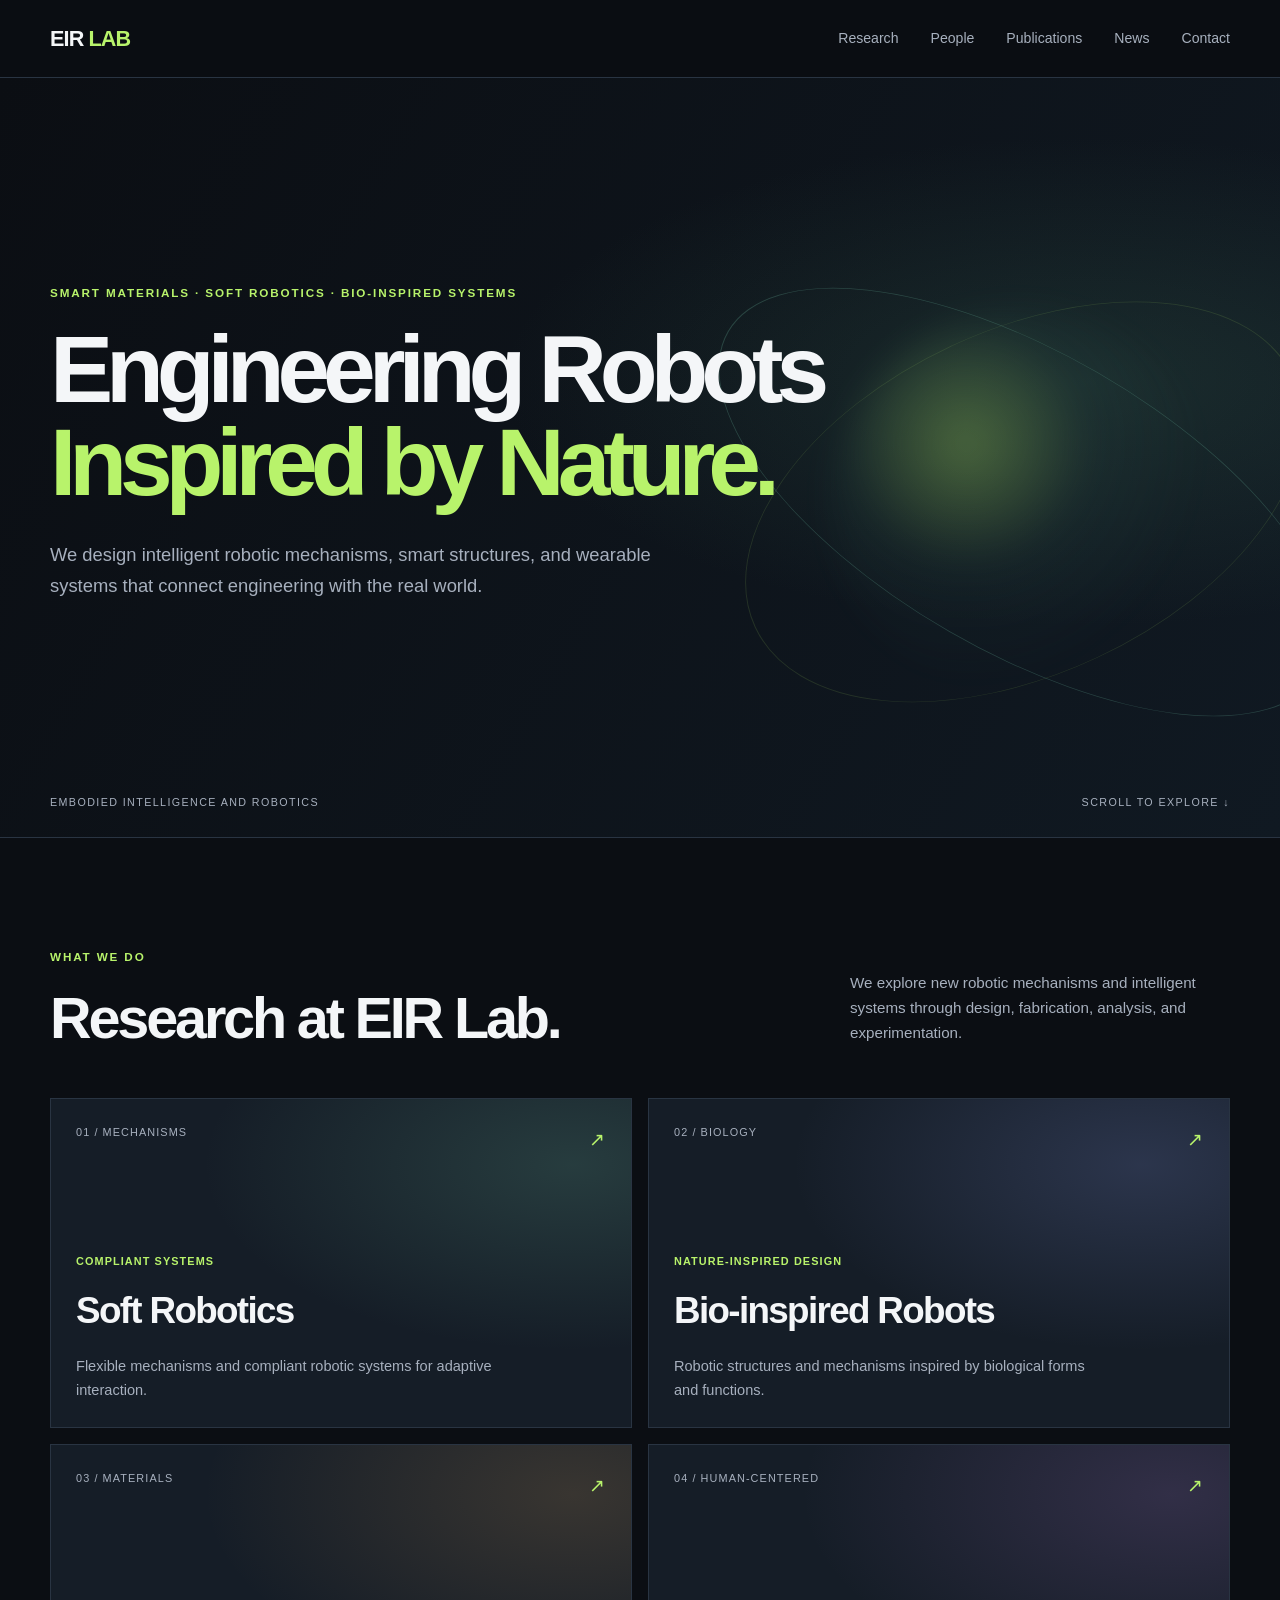
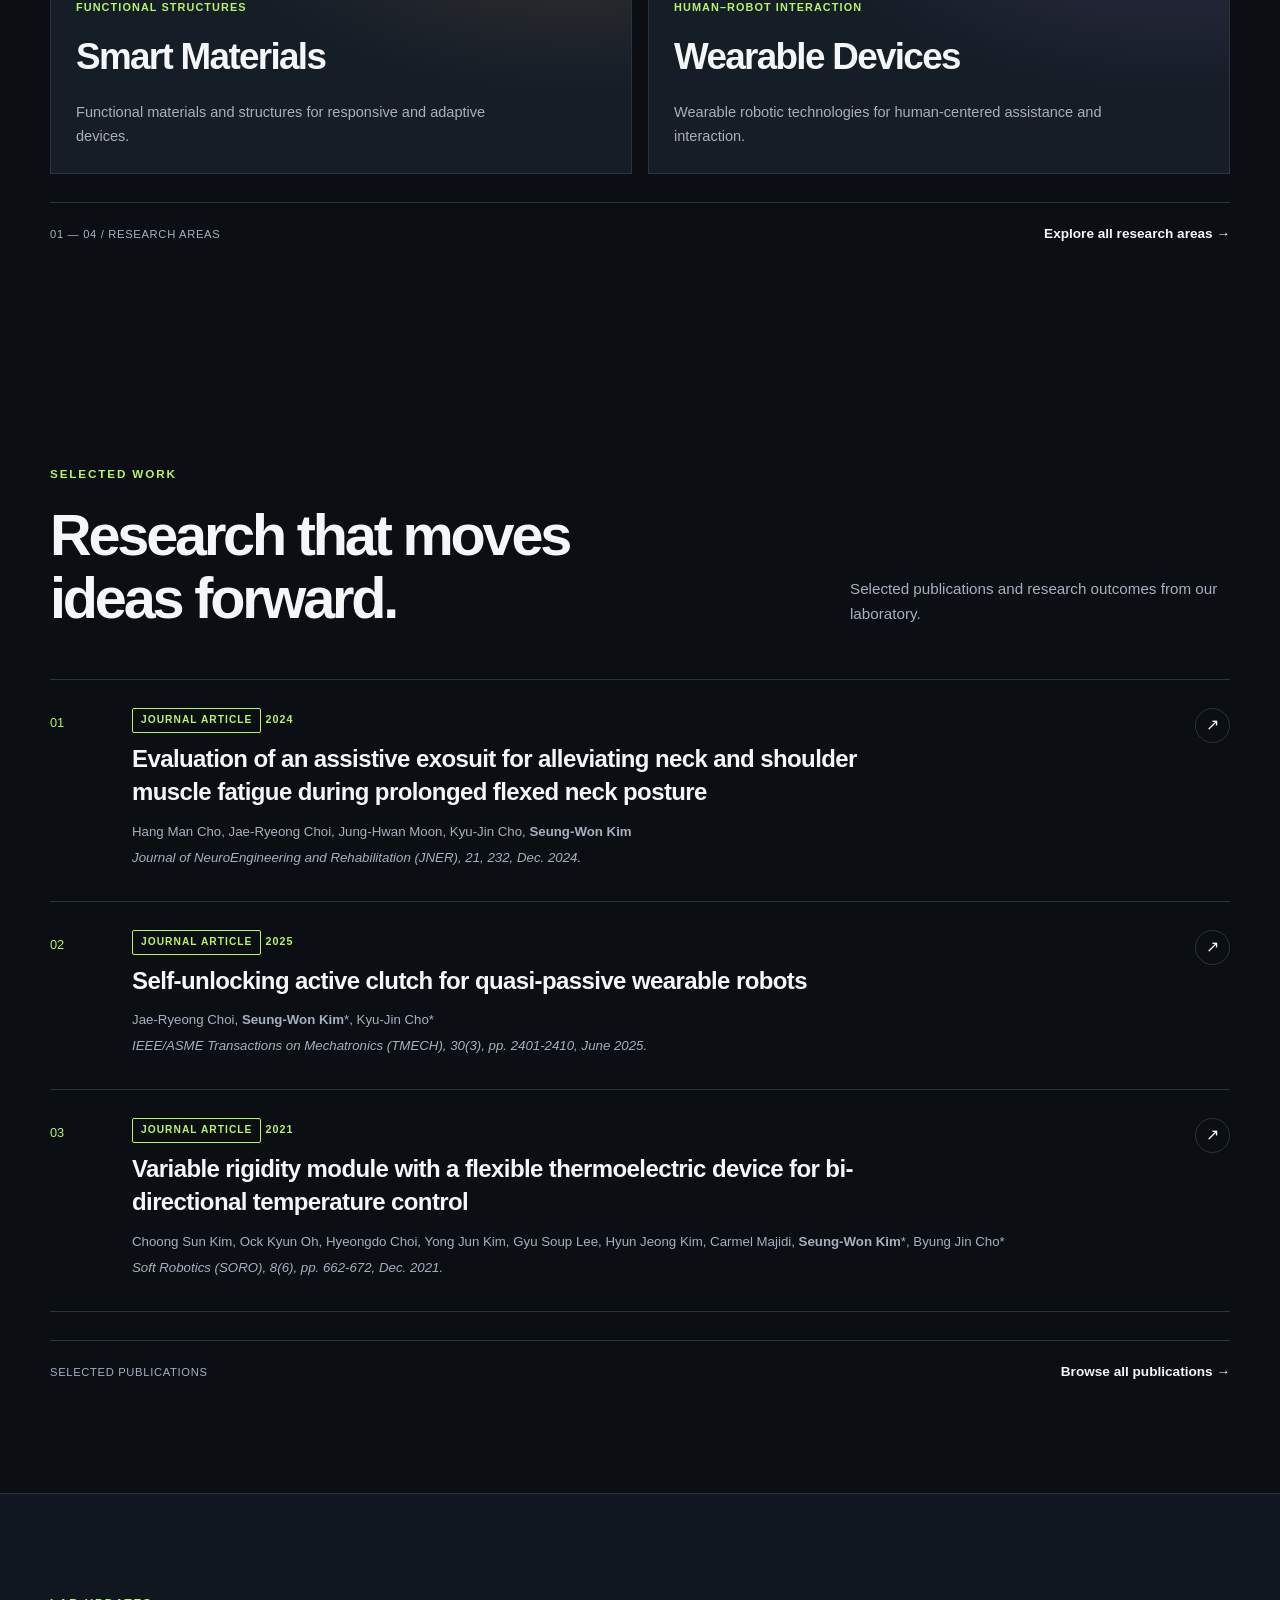
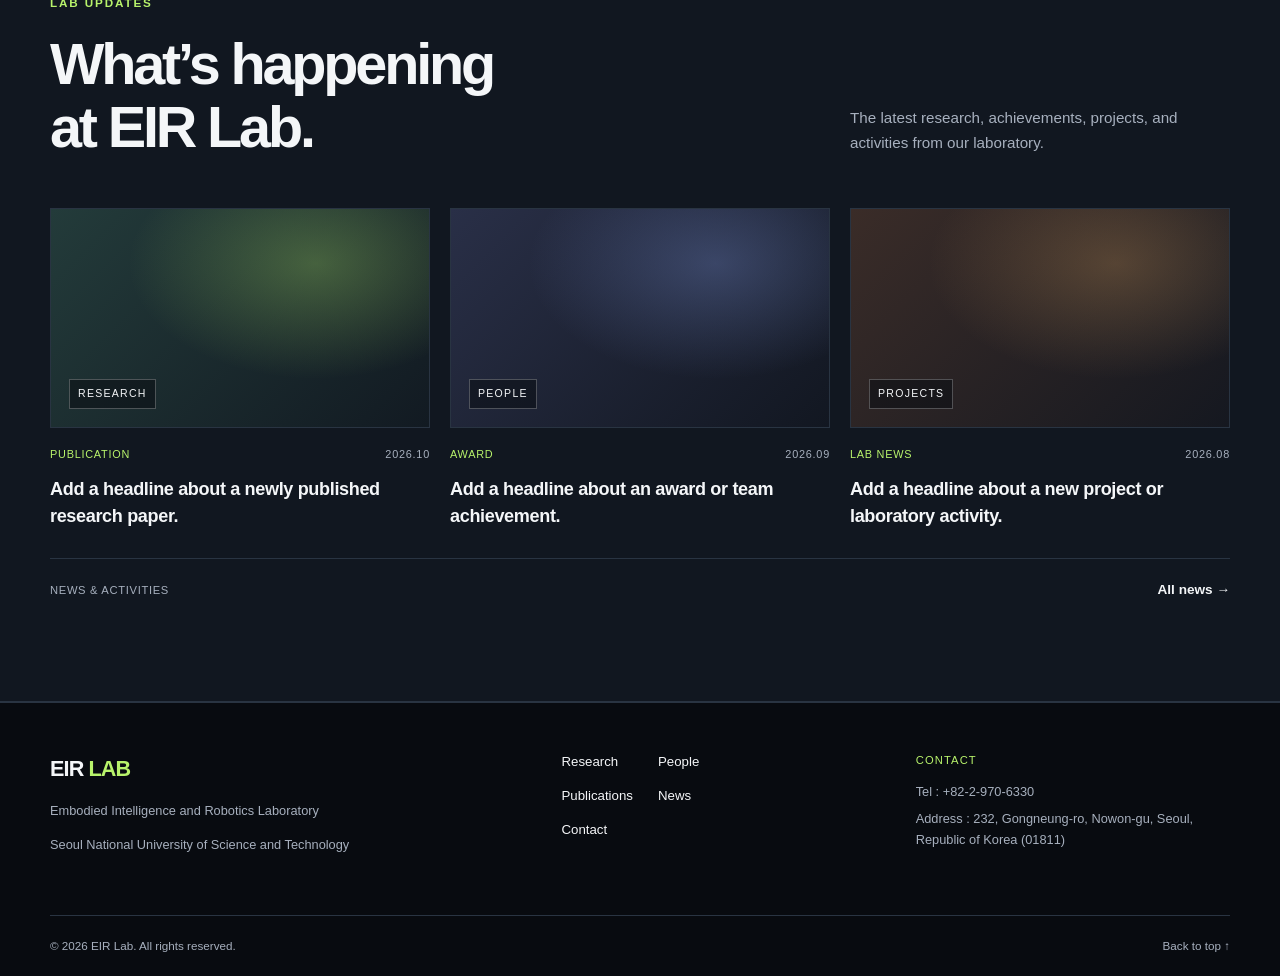
==== commit 76faf052: "Redesign homepage layout2" ====
--- a/index.html
+++ b/index.html
@@ -21,7 +21,7 @@
 <body>
   <!-- Header -->
   <header class="site-header">
-    <a class="brand" href="#home" aria-label="EIR Lab Home">
+    <a class="brand" href="index.html" aria-label="EIR Lab Home">
       EIR<span>LAB</span>
     </a>
 
@@ -37,11 +37,11 @@
     </button>
 
     <nav class="navigation" id="main-navigation">
-      <a href="#research">Research</a>
-      <a href="#people">People</a>
-      <a href="#publications">Publications</a>
-      <a href="#news">News</a>
-      <a href="#contact">Contact</a>
+      <a href="research.html">Research</a>
+      <a href="people.html">People</a>
+      <a href="publications.html">Publications</a>
+      <a href="news.html">News</a>
+      <a href="contact.html">Contact</a>
     </nav>
   </header>
 
@@ -68,20 +68,10 @@
           We design intelligent robotic mechanisms, smart structures,
           and wearable systems that connect engineering with the real world.
         </p>
-
-        <div class="hero-actions">
-          <a class="button button-primary" href="#research">
-            Explore our research <span>↗</span>
-          </a>
-
-          <a class="button button-outline" href="#people">
-            Meet the team <span>→</span>
-          </a>
-        </div>
       </div>
 
       <div class="hero-bottom container">
-        <span>ENGINEERING INTELLIGENT ROBOTICS</span>
+        <span>EMBODIED INTELLIGENCE AND ROBOTICS</span>
         <a href="#research">SCROLL TO EXPLORE ↓</a>
       </div>
     </section>
@@ -170,28 +160,6 @@
       </div>
     </section>
 
-    <!-- 03. People -->
-    <section class="people-banner" id="people">
-      <div class="container people-inner">
-        <div>
-          <p class="eyebrow">OUR PEOPLE</p>
-          <h2>Ideas become reality<br>through collaboration.</h2>
-        </div>
-
-        <div class="people-copy">
-          <p>
-            Our team combines mechanical design, smart materials,
-            robotics, and experimental engineering to build
-            systems for real-world applications.
-          </p>
-
-          <a class="button button-outline" href="people.html">
-            Meet our team →
-          </a>
-        </div>
-      </div>
-    </section>
-
     <!-- 04. Selected publications -->
     <section class="section container" id="publications">
       <div class="section-heading">
@@ -211,22 +179,22 @@
           <div class="publication-index">01</div>
 
           <div class="publication-content">
-            <p class="publication-type">JOURNAL ARTICLE · YEAR</p>
-            <h3>
-              Replace this heading with the title of your first publication.
+            <p class="publication-type"><span class="tag tag-journal">JOURNAL ARTICLE</span> 2024</p>
+            <h3>
+              Evaluation of an assistive exosuit for alleviating neck and shoulder muscle fatigue during prolonged flexed neck posture
             </h3>
             <p class="publication-authors">
-              Author One, Author Two, Author Three
+              Hang Man Cho, Jae-Ryeong Choi, Jung-Hwan Moon, Kyu-Jin Cho, <strong>Seung-Won Kim</strong>
             </p>
             <p class="publication-journal">
-              Journal Name, Volume, Pages, Year
+              Journal of NeuroEngineering and Rehabilitation (JNER), 21, 232, Dec. 2024.
             </p>
           </div>
 
           <a
             class="publication-link"
-            href="https://doi.org/"
-            aria-label="Open publication DOI"
+            href="publications.html#y2024"
+            aria-label="View in publications"
           >↗</a>
         </article>
 
@@ -234,22 +202,22 @@
           <div class="publication-index">02</div>
 
           <div class="publication-content">
-            <p class="publication-type">JOURNAL ARTICLE · YEAR</p>
-            <h3>
-              Replace this heading with the title of your second publication.
+            <p class="publication-type"><span class="tag tag-journal">JOURNAL ARTICLE</span> 2025</p>
+            <h3>
+              Self-unlocking active clutch for quasi-passive wearable robots
             </h3>
             <p class="publication-authors">
-              Author One, Author Two, Author Three
+              Jae-Ryeong Choi, <strong>Seung-Won Kim</strong>*, Kyu-Jin Cho*
             </p>
             <p class="publication-journal">
-              Journal Name, Volume, Pages, Year
+              IEEE/ASME Transactions on Mechatronics (TMECH), 30(3), pp. 2401-2410, June 2025.
             </p>
           </div>
 
           <a
             class="publication-link"
-            href="https://doi.org/"
-            aria-label="Open publication DOI"
+            href="publications.html#y2025"
+            aria-label="View in publications"
           >↗</a>
         </article>
 
@@ -257,22 +225,22 @@
           <div class="publication-index">03</div>
 
           <div class="publication-content">
-            <p class="publication-type">CONFERENCE PAPER · YEAR</p>
-            <h3>
-              Replace this heading with the title of your third publication.
+            <p class="publication-type"><span class="tag tag-journal">JOURNAL ARTICLE</span> 2021</p>
+            <h3>
+              Variable rigidity module with a flexible thermoelectric device for bi-directional temperature control
             </h3>
             <p class="publication-authors">
-              Author One, Author Two, Author Three
+              Choong Sun Kim, Ock Kyun Oh, Hyeongdo Choi, Yong Jun Kim, Gyu Soup Lee, Hyun Jeong Kim, Carmel Majidi, <strong>Seung-Won Kim</strong>*, Byung Jin Cho*
             </p>
             <p class="publication-journal">
-              Conference Name, Year
+              Soft Robotics (SORO), 8(6), pp. 662-672, Dec. 2021.
             </p>
           </div>
 
           <a
             class="publication-link"
-            href="https://doi.org/"
-            aria-label="Open publication DOI"
+            href="publications.html#y2021"
+            aria-label="View in publications"
           >↗</a>
         </article>
       </div>
@@ -349,35 +317,14 @@
         </div>
       </div>
     </section>
-
-    <!-- 06. Contact -->
-    <section class="contact-section" id="contact">
-      <div class="container contact-inner">
-        <p class="eyebrow">LET'S WORK TOGETHER</p>
-
-        <h2>
-          Building the future<br>
-          <span>of robotics.</span>
-        </h2>
-
-        <p>
-          Interested in our research or joining the team?
-          We welcome opportunities for collaboration.
-        </p>
-
-        <a class="button button-primary" href="mailto:YOUR_EMAIL@seoultech.ac.kr">
-          Get in touch ↗
-        </a>
-      </div>
-    </section>
   </main>
 
   <!-- Footer -->
   <footer class="site-footer">
     <div class="container footer-main">
       <div class="footer-brand">
-        <a class="brand" href="#home">EIR<span>LAB</span></a>
-        <p>Engineering Intelligent Robotics Laboratory</p>
+        <a class="brand" href="index.html">EIR<span>LAB</span></a>
+        <p>Embodied Intelligence and Robotics Laboratory</p>
         <p>Seoul National University of Science and Technology</p>
       </div>
 
@@ -386,13 +333,13 @@
         <a href="people.html">People</a>
         <a href="publications.html">Publications</a>
         <a href="news.html">News</a>
+        <a href="contact.html">Contact</a>
       </div>
 
       <div class="footer-contact">
         <p class="footer-label">CONTACT</p>
-        <a href="mailto:YOUR_EMAIL@seoultech.ac.kr">
-          YOUR_EMAIL@seoultech.ac.kr
-        </a>
+        <p>Tel : <a href="tel:+82-2-970-6330">+82-2-970-6330</a></p>
+        <p>Address : 232, Gongneung-ro, Nowon-gu, Seoul, Republic of Korea (01811)</p>
       </div>
     </div>
 
--- a/style.css
+++ b/style.css
@@ -11,6 +11,9 @@
   --muted: #a7b0be;
   --accent: #b8f36b;
   --border: #293442;
+  --type-conference: #8fa5e6;
+  --type-patent: #e0a96a;
+  --award: #ff7a7a;
   --max-width: 1180px;
 }
 
@@ -49,6 +52,10 @@
 button,
 a {
   touch-action: manipulation;
+}
+
+[hidden] {
+  display: none !important;
 }
 
 .container {
@@ -720,6 +727,12 @@
   font-size: 0.8rem;
 }
 
+.footer-contact p:not(.footer-label) {
+  margin: 0 0 6px;
+  color: var(--muted);
+  font-size: 0.8rem;
+}
+
 .footer-links {
   display: grid;
   grid-template-columns: repeat(2, max-content);
@@ -755,7 +768,668 @@
 }
 
 /* ========================================
-   11. Responsive design
+   11. Subpages
+======================================== */
+
+.navigation a[aria-current="page"] {
+  color: var(--accent);
+}
+
+.page-hero {
+  padding-block: 90px 70px;
+  border-bottom: 1px solid var(--border);
+  background:
+    radial-gradient(
+      ellipse at 85% 0%,
+      rgba(56, 100, 83, 0.25),
+      transparent 45%
+    ),
+    var(--bg);
+}
+
+.page-hero h1 {
+  max-width: 900px;
+  margin: 0;
+  font-size: clamp(2.6rem, 5.8vw, 5rem);
+  font-weight: 750;
+  line-height: 1.02;
+  letter-spacing: -0.065em;
+}
+
+.page-hero h1 span {
+  color: var(--accent);
+}
+
+.page-hero h1.one-line {
+  max-width: none;
+  font-size: clamp(1.5rem, 4.6vw, 4.2rem);
+  white-space: nowrap;
+}
+
+.page-hero p:not(.eyebrow) {
+  max-width: 620px;
+  margin: 26px 0 0;
+  color: var(--muted);
+}
+
+.sub-section {
+  padding-block: 80px;
+}
+
+.sub-section + .sub-section {
+  border-top: 1px solid var(--border);
+}
+
+.sub-section.is-soft {
+  background: var(--bg-soft);
+}
+
+.sub-heading {
+  display: flex;
+  align-items: end;
+  justify-content: space-between;
+  gap: 24px;
+  margin-bottom: 40px;
+}
+
+.sub-heading h2 {
+  font-size: clamp(1.8rem, 3.4vw, 2.8rem);
+}
+
+.sub-heading > span {
+  color: var(--muted);
+  font-size: 0.72rem;
+  letter-spacing: 0.1em;
+}
+
+.tag {
+  display: inline-block;
+  padding: 3px 8px;
+  border: 1px solid currentColor;
+  border-radius: 2px;
+  color: var(--accent);
+  font-size: 0.64rem;
+  font-weight: 700;
+  letter-spacing: 0.1em;
+}
+
+.tag-conference {
+  color: var(--type-conference);
+}
+
+.tag-patent {
+  color: var(--type-patent);
+}
+
+.tag-status {
+  margin-left: 6px;
+  color: var(--muted);
+}
+
+.tag-region {
+  color: var(--muted);
+}
+
+.tag-award {
+  margin-left: 6px;
+  color: var(--award);
+}
+
+.keyword-list {
+  display: flex;
+  flex-wrap: wrap;
+  gap: 8px;
+  margin: 18px 0 0;
+  padding: 0;
+  list-style: none;
+}
+
+.keyword-list li {
+  padding: 4px 10px;
+  border: 1px solid var(--border);
+  border-radius: 99px;
+  color: var(--muted);
+  font-size: 0.78rem;
+}
+
+/* Research page */
+
+.feature-block {
+  display: grid;
+  grid-template-columns: minmax(0, 5fr) minmax(0, 6fr);
+  gap: 48px;
+  align-items: center;
+  padding-block: 56px;
+  border-top: 1px solid var(--border);
+}
+
+.feature-block:first-child {
+  border-top: 0;
+  padding-top: 0;
+}
+
+.feature-block:nth-child(even) .feature-visual {
+  order: 2;
+}
+
+.feature-visual {
+  display: flex;
+  align-items: end;
+  min-height: 280px;
+  padding: 18px;
+  border: 1px solid var(--border);
+  background:
+    radial-gradient(
+      ellipse at 75% 20%,
+      rgba(184, 243, 107, 0.22),
+      transparent 52%
+    ),
+    linear-gradient(135deg, #1d2f33, #121a22);
+}
+
+.feature-visual span {
+  padding: 5px 8px;
+  border: 1px solid rgba(255, 255, 255, 0.25);
+  background: rgba(10, 14, 19, 0.55);
+  font-size: 0.66rem;
+  letter-spacing: 0.12em;
+}
+
+.feature-body h2 {
+  margin-bottom: 8px;
+  font-size: clamp(1.8rem, 3.2vw, 2.7rem);
+}
+
+.feature-body h3 {
+  margin-bottom: 14px;
+  color: var(--accent);
+  font-size: 1rem;
+  font-weight: 700;
+}
+
+.feature-body p {
+  margin: 0;
+  color: var(--muted);
+}
+
+.platform-list {
+  margin: 0;
+  padding: 0;
+  list-style: none;
+  border-top: 1px solid var(--border);
+}
+
+.platform-list li {
+  display: grid;
+  grid-template-columns: 58px minmax(0, 1fr);
+  gap: 24px;
+  padding-block: 18px;
+  border-bottom: 1px solid var(--border);
+}
+
+.platform-list li span {
+  color: var(--accent);
+  font-size: 0.8rem;
+}
+
+/* People page */
+
+.pi-block {
+  display: grid;
+  grid-template-columns: minmax(0, 4fr) minmax(0, 7fr);
+  gap: 56px;
+  align-items: start;
+}
+
+.photo {
+  display: grid;
+  place-items: center;
+  aspect-ratio: 4 / 5;
+  border: 1px solid var(--border);
+  background:
+    radial-gradient(
+      circle at 50% 35%,
+      rgba(184, 243, 107, 0.18),
+      transparent 55%
+    ),
+    var(--card);
+  color: var(--muted);
+  font-size: 0.7rem;
+  letter-spacing: 0.12em;
+}
+
+.photo img {
+  display: block;
+  width: 100%;
+  height: 100%;
+  object-fit: cover;
+}
+
+.pi-info h2 {
+  margin-bottom: 6px;
+  font-size: clamp(2rem, 3.6vw, 3rem);
+}
+
+.name-ko {
+  margin-left: 0.2em;
+  font-size: 0.7em;
+  font-weight: 400;
+  letter-spacing: 0;
+}
+
+.pi-role {
+  margin: 0 0 20px;
+  color: var(--accent);
+  font-size: 0.9rem;
+  font-weight: 700;
+}
+
+.pi-info > p:not(.pi-role) {
+  max-width: 640px;
+  color: var(--muted);
+}
+
+.link-row {
+  display: flex;
+  flex-wrap: wrap;
+  gap: 10px;
+  margin-top: 22px;
+}
+
+.timeline {
+  margin: 36px 0 0;
+  padding: 0;
+  list-style: none;
+  border-top: 1px solid var(--border);
+}
+
+.timeline li {
+  display: grid;
+  grid-template-columns: 130px minmax(0, 1fr);
+  gap: 20px;
+  padding-block: 14px;
+  border-bottom: 1px solid var(--border);
+  font-size: 0.9rem;
+}
+
+.timeline time {
+  color: var(--accent);
+  font-size: 0.8rem;
+}
+
+.timeline span {
+  color: var(--muted);
+}
+
+.team-grid {
+  display: grid;
+  grid-template-columns: repeat(4, minmax(0, 1fr));
+  gap: 20px;
+}
+
+.member-card {
+  min-width: 0;
+}
+
+.member-card .photo {
+  aspect-ratio: 1;
+  margin-bottom: 14px;
+}
+
+.member-card h3 {
+  margin: 0 0 2px;
+  font-size: 1.1rem;
+  letter-spacing: -0.02em;
+}
+
+.member-meta,
+.member-email {
+  margin: 0;
+  color: var(--muted);
+  font-size: 0.78rem;
+}
+
+.member-area {
+  margin: 8px 0 2px;
+  font-size: 0.86rem;
+  font-weight: 700;
+}
+
+.member-email {
+  overflow-wrap: anywhere;
+}
+
+.group-title {
+  margin: 0 0 28px;
+  font-size: clamp(1.8rem, 3.4vw, 2.8rem);
+  line-height: 1.1;
+  letter-spacing: -0.055em;
+}
+
+.group-count {
+  color: var(--muted);
+  font-weight: 400;
+}
+
+.team-grid + .group-title {
+  margin-top: 72px;
+}
+
+.name-list {
+  margin: 0;
+  padding: 0;
+  list-style: none;
+}
+
+.name-list li {
+  padding-block: 6px;
+  color: var(--text);
+  font-size: 0.95rem;
+}
+
+.name-list em {
+  color: var(--accent);
+  font-style: normal;
+  font-weight: 700;
+}
+
+/* Publications page */
+
+.year-index {
+  display: flex;
+  flex-wrap: wrap;
+  gap: 10px;
+  margin-top: 30px;
+}
+
+.year-index a {
+  padding: 6px 14px;
+  border: 1px solid var(--border);
+  border-radius: 99px;
+  color: var(--muted);
+  font-size: 0.8rem;
+  transition:
+    color 0.2s,
+    border-color 0.2s;
+}
+
+.year-index a:hover {
+  color: var(--accent);
+  border-color: var(--accent);
+}
+
+.pub-year {
+  padding-block: 48px;
+}
+
+.publication-type .tag + .tag {
+  margin-left: 4px;
+}
+
+.title-en {
+  color: var(--muted);
+  font-size: 0.82em;
+  font-weight: 400;
+  letter-spacing: 0;
+}
+
+.chip-filter {
+  display: flex;
+  flex-wrap: wrap;
+  gap: 10px;
+  margin-top: 30px;
+}
+
+.chip-filter button {
+  padding: 8px 16px;
+  border: 1px solid var(--border);
+  border-radius: 99px;
+  background: transparent;
+  color: var(--muted);
+  font-size: 0.85rem;
+  cursor: pointer;
+  transition:
+    color 0.2s,
+    border-color 0.2s,
+    background 0.2s;
+}
+
+.chip-filter button:hover,
+.chip-filter button:focus-visible {
+  color: var(--text);
+  border-color: var(--accent);
+}
+
+.chip-filter button[aria-pressed="true"] {
+  color: #10160b;
+  background: var(--accent);
+  border-color: var(--accent);
+  font-weight: 700;
+}
+
+.filter-count::before {
+  content: "(";
+}
+
+.filter-count::after {
+  content: ")";
+}
+
+.filter-count:empty {
+  display: none;
+}
+
+.pub-legend {
+  margin: 20px 0 0;
+  color: var(--muted);
+  font-size: 0.78rem;
+}
+
+.year-index {
+  margin-top: 20px;
+}
+
+/* News page */
+
+.news-list {
+  margin: 0;
+  padding: 0;
+  list-style: none;
+  border-top: 1px solid var(--border);
+}
+
+.news-row {
+  display: grid;
+  grid-template-columns: 58px 150px minmax(0, 1fr);
+  gap: 24px;
+  padding-block: 26px;
+  border-bottom: 1px solid var(--border);
+}
+
+.news-row-index {
+  color: var(--accent);
+  font-size: 0.8rem;
+}
+
+.news-row-meta {
+  display: flex;
+  flex-direction: column;
+  gap: 6px;
+  color: var(--muted);
+  font-size: 0.72rem;
+  letter-spacing: 0.08em;
+}
+
+.news-row-meta span {
+  color: var(--accent);
+  font-weight: 700;
+}
+
+.news-row h3 {
+  margin: 0 0 6px;
+  font-size: 1.15rem;
+  line-height: 1.45;
+  letter-spacing: -0.02em;
+}
+
+.news-row p {
+  margin: 0;
+  color: var(--muted);
+  font-size: 0.88rem;
+}
+
+/* Contact page */
+
+.contact-layout {
+  display: grid;
+  grid-template-columns: minmax(0, 1fr);
+  gap: 20px;
+}
+
+.info-card {
+  padding: 28px;
+  border: 1px solid var(--border);
+  background: var(--card);
+}
+
+.info-card > .eyebrow {
+  margin-bottom: 14px;
+  color: var(--accent);
+  font-size: 1.15rem;
+}
+
+.info-card h3 {
+  margin-bottom: 18px;
+  font-size: 1.3rem;
+  letter-spacing: -0.03em;
+}
+
+.info-list {
+  display: grid;
+  gap: 14px;
+  margin: 0;
+}
+
+.info-list-inline {
+  display: flex;
+  flex-wrap: wrap;
+  gap: 14px 32px;
+}
+
+.info-list-inline .info-wide {
+  flex-basis: 100%;
+}
+
+.info-list-inline .button {
+  min-height: 0;
+  padding: 0 14px;
+  font-size: 0.85rem;
+}
+
+.info-list dt {
+  color: var(--accent);
+  font-size: 0.68rem;
+  font-weight: 700;
+  letter-spacing: 0.1em;
+}
+
+.info-list dd {
+  margin: 2px 0 0;
+  color: var(--muted);
+  font-size: 0.92rem;
+}
+
+.info-list a:hover {
+  color: var(--accent);
+}
+
+.info-list dd p {
+  margin: 0 0 10px;
+}
+
+.info-list dd strong {
+  color: var(--text);
+}
+
+.info-list .ko {
+  display: block;
+  margin-top: 2px;
+  font-size: 0.9em;
+  opacity: 0.8;
+}
+
+.plain-list {
+  margin: 0;
+  padding: 0;
+  list-style: none;
+}
+
+.plain-list li {
+  margin-bottom: 4px;
+}
+
+.apply-group {
+  margin-top: 16px;
+}
+
+.apply-group h4 .ko {
+  display: inline;
+  margin-left: 6px;
+  font-weight: 400;
+}
+
+.apply-group h4 {
+  margin: 0 0 6px;
+  color: var(--text);
+  font-size: 0.95rem;
+}
+
+.apply-group ul {
+  margin: 0;
+  padding-left: 18px;
+}
+
+.apply-group li {
+  margin-bottom: 4px;
+}
+
+.apply-sublist {
+  margin-top: 6px;
+  list-style: circle;
+}
+
+.info-card > p {
+  margin: 0 0 14px;
+  color: var(--muted);
+  font-size: 0.92rem;
+}
+
+.info-card .link-row {
+  margin-top: 22px;
+}
+
+.email-dialog {
+  width: min(440px, calc(100% - 36px));
+  padding: 28px;
+  border: 1px solid var(--border);
+  background: var(--card);
+  color: var(--text);
+}
+
+.email-dialog::backdrop {
+  background: rgba(0, 0, 0, 0.6);
+}
+
+.email-address {
+  margin: 0 0 4px;
+  font-size: clamp(1.05rem, 4.5vw, 1.35rem);
+  font-weight: 700;
+  overflow-wrap: anywhere;
+  user-select: all;
+}
+
+/* ========================================
+   12. Responsive design
 ======================================== */
 
 @media (max-width: 850px) {
@@ -785,6 +1459,25 @@
 
   .news-grid {
     grid-template-columns: repeat(2, minmax(0, 1fr));
+  }
+
+  .team-grid {
+    grid-template-columns: repeat(3, minmax(0, 1fr));
+  }
+
+  .feature-block,
+  .pi-block,
+  .contact-layout {
+    grid-template-columns: 1fr;
+    gap: 28px;
+  }
+
+  .feature-block:nth-child(even) .feature-visual {
+    order: 0;
+  }
+
+  .pi-block .photo {
+    max-width: 320px;
   }
 
   .footer-main {
@@ -932,6 +1625,49 @@
     gap: 32px;
   }
 
+  .page-hero {
+    padding-block: 64px 48px;
+  }
+  .sub-section {
+    padding-block: 56px;
+  }
+
+  .sub-heading {
+    align-items: start;
+    flex-direction: column;
+    gap: 8px;
+  }
+
+  .team-grid {
+    grid-template-columns: repeat(2, minmax(0, 1fr));
+    gap: 16px;
+  }
+
+  .platform-list li {
+    grid-template-columns: 28px minmax(0, 1fr);
+    gap: 10px;
+  }
+
+  .timeline li {
+    grid-template-columns: 1fr;
+    gap: 2px;
+  }
+
+  .news-row {
+    grid-template-columns: 28px minmax(0, 1fr);
+    gap: 4px 10px;
+  }
+
+  .news-row-meta {
+    grid-column: 2;
+    flex-direction: row;
+    gap: 12px;
+  }
+
+  .news-row-body {
+    grid-column: 2;
+  }
+
   .news-visual {
     min-height: 230px;
   }
